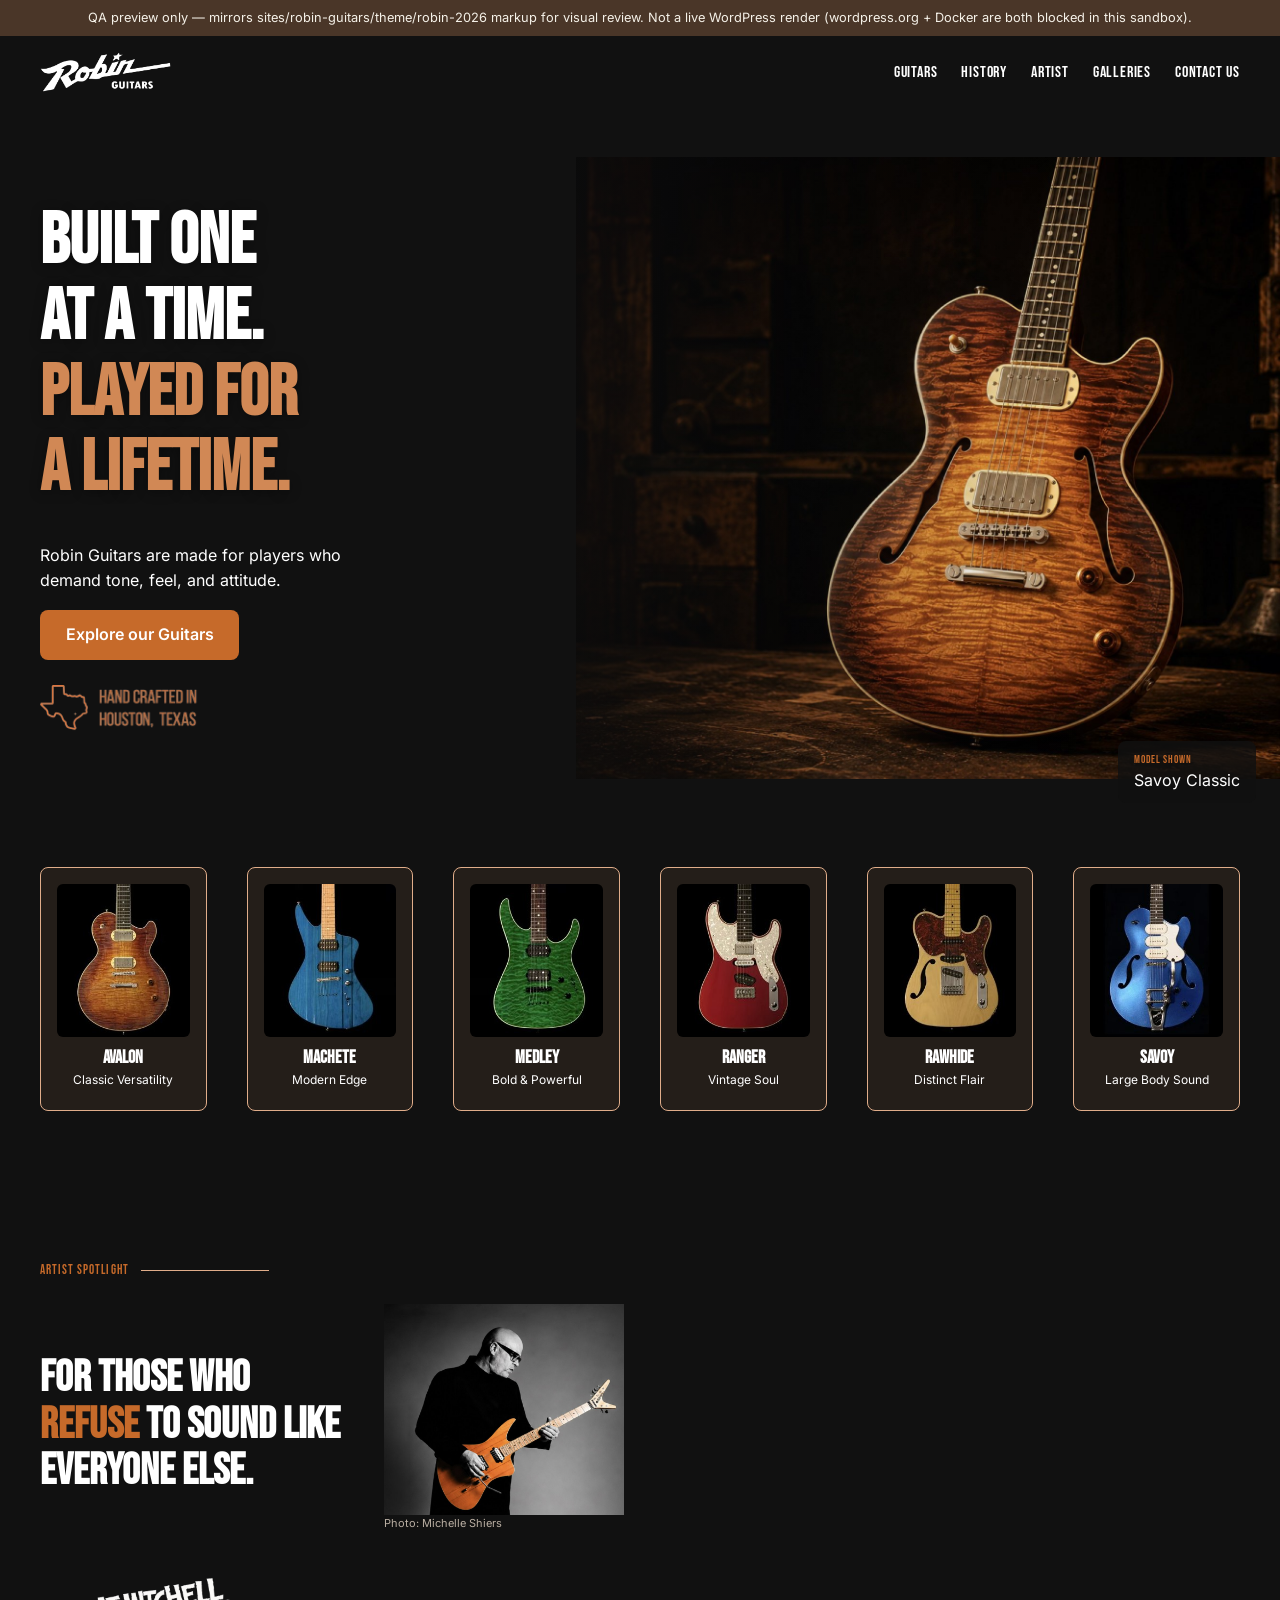
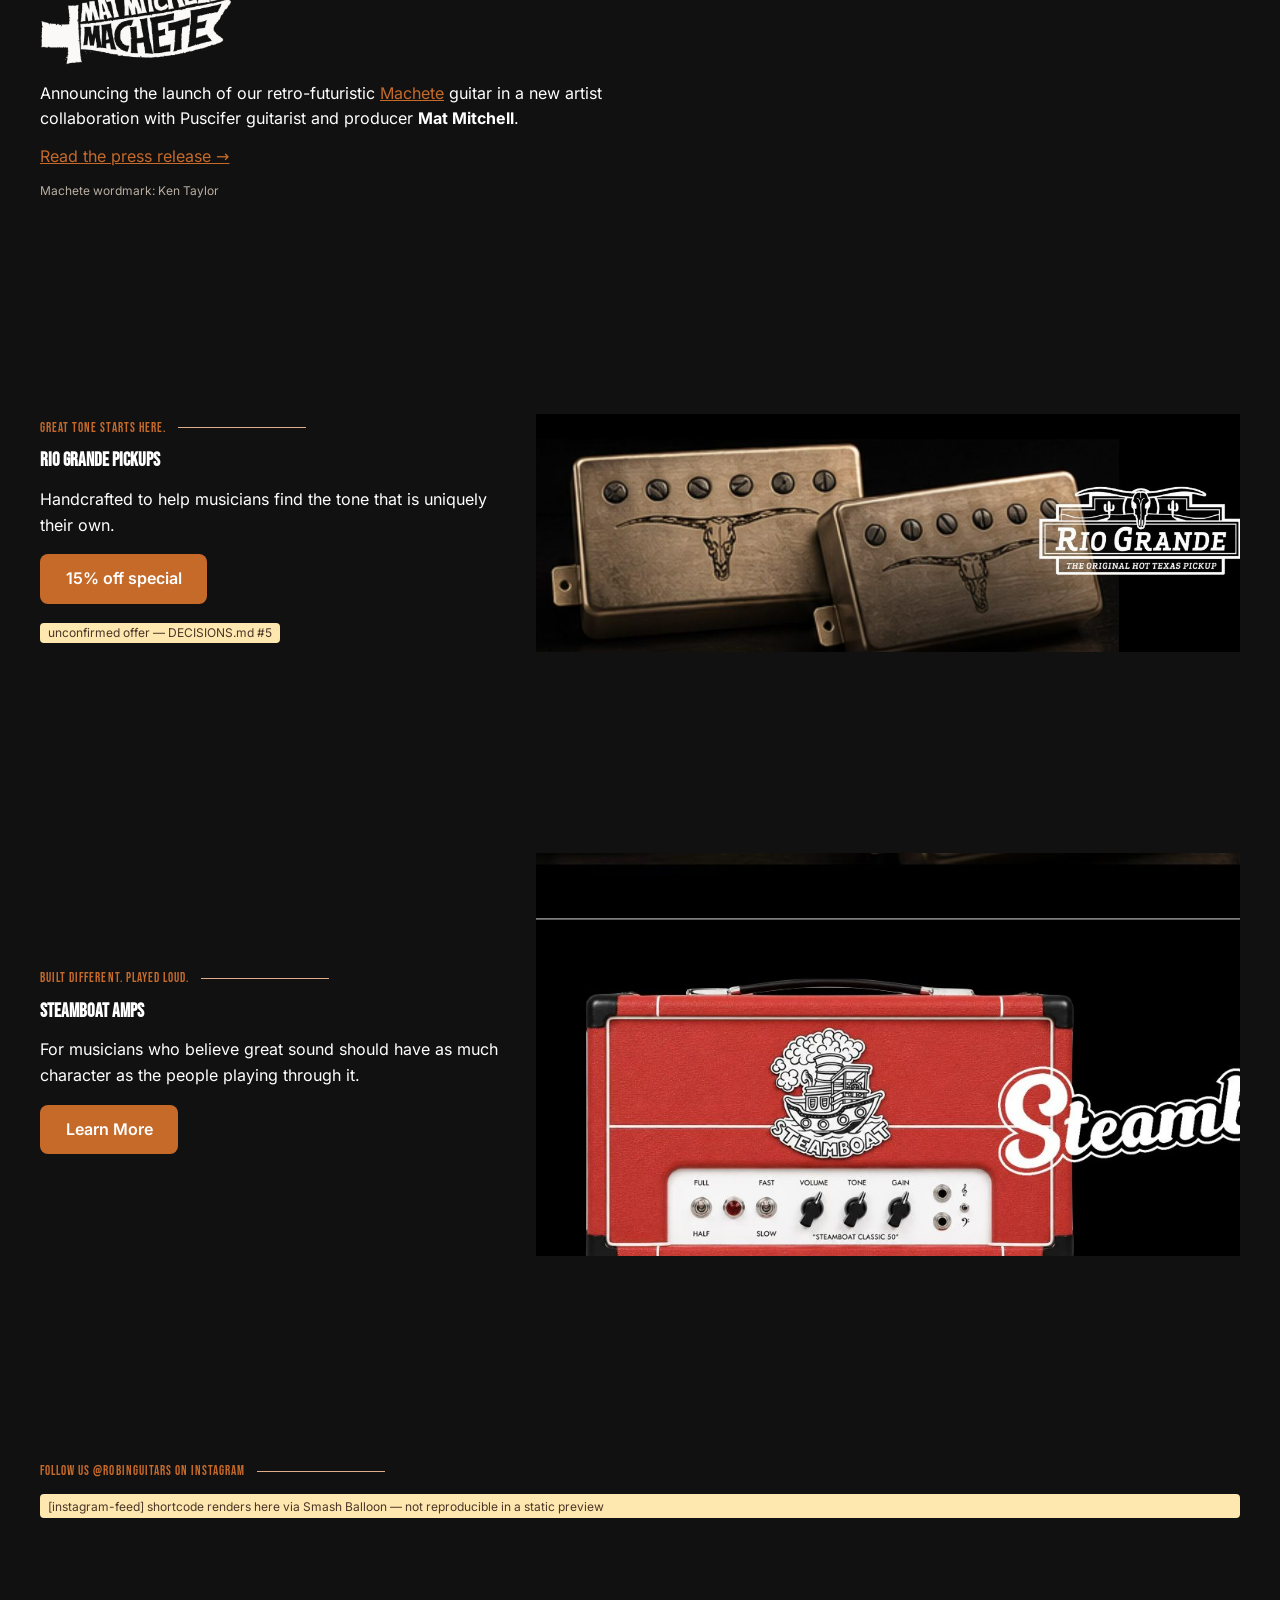
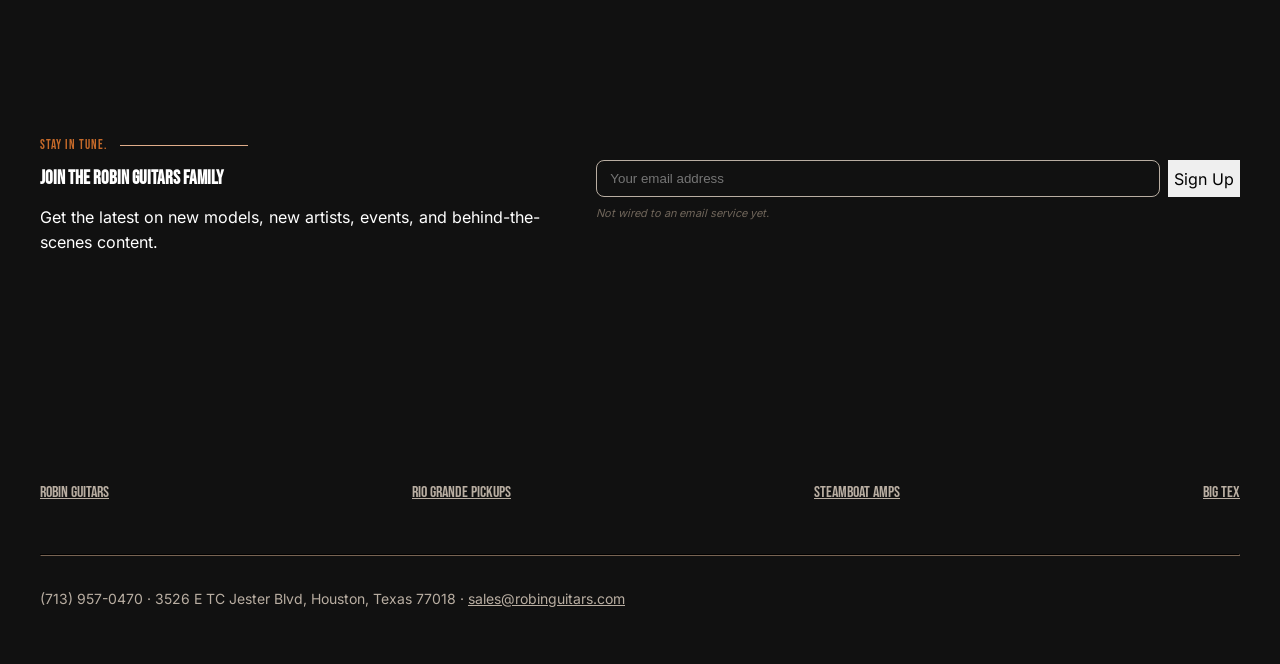
==== sites/robin-guitars/preview/index.html @ fad5fcf7 "feat(robin): wire in real Mat Mitchell photo + Machete logo, tighten spotlight spacing Real assets f" ====
<!doctype html>
<html lang="en">
<head>
<meta charset="utf-8">
<title>QA preview — robin-2026 theme (not the deliverable)</title>
<meta name="robots" content="noindex">
<style>
  /* Hand-written shim for the CSS custom properties WordPress core
     normally generates from theme.json at runtime. Not part of the
     theme — only exists so this static QA page can render the theme's
     own style.css without a live WP instance (blocked in this sandbox:
     wordpress.org and Docker are both unreachable here). */
  @font-face {
    font-family: "Bebas Neue";
    font-style: normal;
    font-weight: 400;
    font-display: swap;
    src: url("../theme/robin-2026/assets/fonts/bebas-neue-v16-latin-regular.woff2") format("woff2");
  }
  @font-face {
    font-family: "Inter";
    font-style: normal;
    font-weight: 100 900;
    font-display: swap;
    src: url("../theme/robin-2026/assets/fonts/inter-v20-latin-variable.woff2") format("woff2-variations");
  }
  :root {
    --wp--preset--color--ink: #111111;
    --wp--preset--color--ink-soft: #241e19;
    --wp--preset--color--cream: #f5f1e8;
    --wp--preset--color--paper: #ffffff;
    --wp--preset--color--accent: #c66a2a;
    --wp--preset--color--accent-hover: #a25722;
    --wp--preset--color--accent-soft: #e0ad8a;
    --wp--preset--color--copper: #c4421a;
    --wp--preset--color--walnut: #4a3628;
    --wp--preset--color--brass: #9c7a41;
    --wp--preset--color--text-on-light: #231d17;
    --wp--preset--color--text-muted-dark: #b9aea2;
    --wp--preset--color--text-muted-light: #6f655a;
    --wp--preset--font-family--display: "Bebas Neue", "Arial Narrow", sans-serif;
    --wp--preset--font-family--body: "Inter", system-ui, sans-serif;
    --wp--preset--font-size--eyebrow: 0.8125rem;
    --wp--preset--font-size--body: 1rem;
    --wp--preset--font-size--h3: 1.375rem;
    --wp--preset--font-size--h2: clamp(1.75rem, 3.5vw, 2.5rem);
    --wp--preset--font-size--hero: clamp(2.5rem, 6vw, 4.5rem);
    --wp--preset--spacing--gutter: clamp(1rem, 4vw, 2.5rem);
    --wp--preset--spacing--band: clamp(3rem, 8vw, 6rem);
    --wp--custom--radius-btn: 8px;
    --wp--custom--measure: 34rem;
    --wp--custom--track-eyebrow: 0.08em;
    --wp--custom--lh-tight: 1.05;
    --wp--custom--lh-body: 1.6;
  }
  * { box-sizing: border-box; }
  body { margin: 0; background: var(--wp--preset--color--cream); color: var(--wp--preset--color--text-on-light); font-family: var(--wp--preset--font-family--body); line-height: var(--wp--custom--lh-body); }
  h1, h2, h3 { font-family: var(--wp--preset--font-family--display); text-transform: uppercase; line-height: var(--wp--custom--lh-tight); margin: 0 0 0.5em; }
  a { color: var(--wp--preset--color--accent); }
  .wrap { max-width: 90rem; margin: 0 auto; padding: 0 var(--wp--preset--spacing--gutter); }
  .band-pad { padding-top: var(--wp--preset--spacing--band); padding-bottom: var(--wp--preset--spacing--band); }
  header.site-header { background: var(--wp--preset--color--ink); color: var(--wp--preset--color--paper); padding: 1rem var(--wp--preset--spacing--gutter); display: flex; justify-content: space-between; align-items: center; flex-wrap: wrap; gap: 1rem; }
  header.site-header .site-title { font-family: var(--wp--preset--font-family--display); text-transform: uppercase; font-size: 1.75rem; }
  .rg-logo { display: block; line-height: 0; }
  .rg-logo img { height: 2.5rem; width: auto; display: block; }
  header.site-header nav { display: flex; gap: 1.5rem; text-transform: uppercase; font-size: 1rem; letter-spacing: 0.05em; font-family: var(--wp--preset--font-family--display); }
  header.site-header nav a { color: var(--wp--preset--color--paper); text-decoration: none; }
  .wp-block-buttons .wp-block-button__link { display: inline-block; background: var(--wp--preset--color--accent); color: var(--wp--preset--color--paper); border-radius: var(--wp--custom--radius-btn); padding: 0.75em 1.6em; text-decoration: none; font-weight: 600; }
  .cols { display: flex; gap: 2rem; flex-wrap: wrap; align-items: center; }
  .cols > div { flex: 1 1 20rem; }
  .qa-flag { background: #ffe8b0; color: #4a3628; font-size: 0.75rem; padding: 0.15rem 0.5rem; border-radius: 4px; font-family: var(--wp--preset--font-family--body); text-transform: none; letter-spacing: normal; }
</style>
</head>
<body>

<p style="background:#4a3628;color:#f5f1e8;text-align:center;padding:0.5rem;font-size:0.8rem;margin:0">QA preview only — mirrors sites/robin-guitars/theme/robin-2026 markup for visual review. Not a live WordPress render (wordpress.org + Docker are both blocked in this sandbox).</p>

<link rel="stylesheet" href="../theme/robin-2026/style.css">

<header class="site-header">
  <a href="/" class="rg-logo" aria-label="Robin Guitars home"><img src="../theme/robin-2026/assets/img/robin-logo.png" alt="Robin Guitars"></a>
  <nav>
    <a href="/guitars/">Guitars</a>
    <a href="/history/">History</a>
    <a href="/artist/">Artist</a>
    <a href="/guitar-gallery/">Galleries</a>
    <a href="/contact/">Contact Us</a>
  </nav>
</header>

<section class="rg-hero" style="background-image:url(../theme/robin-2026/assets/img/hero-avalon-placeholder.jpg)">
  <div class="rg-hero__scrim"></div>
  <div class="rg-hero__content band-pad" style="padding-left:var(--wp--preset--spacing--gutter);padding-right:var(--wp--preset--spacing--gutter)">
    <h1>Built one<br>at a time.<br><span style="color:color-mix(in srgb, var(--wp--preset--color--accent) 80%, white)">Played for<br>a lifetime.</span></h1>
    <p class="rg-intro">Robin Guitars are made for players who<br>demand tone, feel, and attitude.</p>
    <div class="wp-block-buttons"><a class="wp-block-button__link" href="/guitars/">Explore our Guitars</a></div>
    <figure class="rg-texas-lockup-img" style="width:11rem">
      <img src="../theme/robin-2026/assets/img/hand-crafted-tx.png" alt="Hand Crafted in Houston, Texas">
    </figure>
  </div>
  <div class="rg-model-chip"><span class="rg-model-chip__label">Model Shown</span>Savoy Classic</div>
</section>

<nav class="rg-model-grid" aria-label="Robin Guitars models">
  <a class="rg-model-card" href="/avalon/"><img src="../theme/robin-2026/assets/img/model-avalon-placeholder.jpg" alt="Avalon"><h3>Avalon</h3><p>Classic Versatility</p></a>
  <a class="rg-model-card" href="/machete/"><img src="../theme/robin-2026/assets/img/model-machete-placeholder.jpg" alt="Machete"><h3>Machete</h3><p>Modern Edge</p></a>
  <a class="rg-model-card" href="/medley/"><img src="../theme/robin-2026/assets/img/model-medley-placeholder.jpg" alt="Medley"><h3>Medley</h3><p>Bold &amp; Powerful</p></a>
  <a class="rg-model-card" href="/ranger/"><img src="../theme/robin-2026/assets/img/model-ranger-placeholder.jpg" alt="Ranger"><h3>Ranger</h3><p>Vintage Soul</p></a>
  <a class="rg-model-card" href="/rawhide/"><img src="../theme/robin-2026/assets/img/model-rawhide-placeholder.jpg" alt="Rawhide"><h3>Rawhide</h3><p>Distinct Flair</p></a>
  <a class="rg-model-card" href="/savoy/"><img src="../theme/robin-2026/assets/img/model-savoy-placeholder.jpg" alt="Savoy"><h3>Savoy</h3><p>Large Body Sound</p></a>
</nav>

<section class="rg-band rg-band--dark rg-spotlight-section">
  <div class="wrap">
    <p class="rg-eyebrow-rule">Artist Spotlight</p>
    <div class="cols rg-spotlight">
      <div class="rg-spotlight__headline" style="flex-basis:26%;flex-grow:0;flex-shrink:0"><h2>For those who <span style="color:var(--wp--preset--color--accent)">refuse</span> to sound like everyone else.</h2></div>
      <div style="flex-basis:20%;flex-grow:0;flex-shrink:0"><img src="../theme/robin-2026/assets/img/artist-mat-mitchell.jpg" alt="Mat Mitchell" style="width:100%;display:block"><p style="font-size:0.6875rem;color:var(--wp--preset--color--text-muted-dark)">Photo: Michelle Shiers</p></div>
      <div style="flex-basis:50%;flex-grow:0;flex-shrink:0">
        <div class="rg-spotlight__logo"><img src="../theme/robin-2026/assets/img/mat-mitchell-machete-logo.png" alt="Mat Mitchell Machete"></div>
        <p>Announcing the launch of our retro-futuristic <a href="/machete/">Machete</a> guitar in a new artist collaboration with Puscifer guitarist and producer <strong>Mat Mitchell</strong>.</p>
        <p><a href="https://guitarpr.com/robin-guitars-launches-mat-mitchell-signature-machete/">Read the press release &rarr;</a></p>
        <p style="font-size:0.75rem;color:var(--wp--preset--color--text-muted-dark)">Machete wordmark: Ken Taylor</p>
      </div>
    </div>
  </div>
</section>

<section class="rg-band rg-band--dark">
  <div class="wrap cols">
    <div style="flex-basis:38%">
      <p class="rg-eyebrow-rule">Great Tone Starts Here.</p>
      <h3>Rio Grande Pickups</h3>
      <p>Handcrafted to help musicians find the tone that is uniquely their own.</p>
      <div class="wp-block-buttons"><a class="wp-block-button__link" href="https://www.riograndepickups.com/">15% off special</a></div>
      <p><span class="qa-flag">unconfirmed offer — DECISIONS.md #5</span></p>
    </div>
    <div style="flex-basis:58%"><img src="../theme/robin-2026/assets/img/cross-promo-riogrande-placeholder.jpg" alt="Rio Grande pickups" style="width:100%;display:block"></div>
  </div>
</section>

<section class="rg-band rg-band--dark">
  <div class="wrap cols">
    <div style="flex-basis:38%">
      <p class="rg-eyebrow-rule">Built Different. Played Loud.</p>
      <h3>Steamboat Amps</h3>
      <p>For musicians who believe great sound should have as much character as the people playing through it.</p>
      <div class="wp-block-buttons"><a class="wp-block-button__link" href="https://www.steamboatamps.com/">Learn More</a></div>
    </div>
    <div style="flex-basis:58%"><img src="../theme/robin-2026/assets/img/cross-promo-steamboat-placeholder.jpg" alt="Steamboat amp" style="width:100%;display:block"></div>
  </div>
</section>

<section class="rg-band rg-band--dark">
  <div class="wrap">
    <p class="rg-eyebrow-rule">Follow us @robinguitars on Instagram</p>
    <p class="qa-flag">[instagram-feed] shortcode renders here via Smash Balloon — not reproducible in a static preview</p>
  </div>
</section>

<section class="rg-band rg-band--dark">
  <div class="wrap cols">
    <div style="flex-basis:42%">
      <p class="rg-eyebrow-rule">Stay in Tune.</p>
      <h3>Join the Robin Guitars family</h3>
      <p>Get the latest on new models, new artists, events, and behind-the-scenes content.</p>
    </div>
    <div style="flex-basis:52%">
      <form style="display:flex;gap:0.5rem;flex-wrap:wrap">
        <input type="email" placeholder="Your email address" style="flex:1 1 16rem;padding:0.75em 1em;border-radius:8px;border:1px solid var(--wp--preset--color--text-muted-dark);background:transparent;color:inherit">
        <button class="wp-block-button__link" style="border:none;font-family:inherit;font-size:1rem;cursor:pointer">Sign Up</button>
      </form>
      <p class="rg-placeholder-flag">Not wired to an email service yet.</p>
    </div>
  </div>
</section>

<footer style="background:var(--wp--preset--color--ink);color:var(--wp--preset--color--text-muted-dark);padding:var(--wp--preset--spacing--band) var(--wp--preset--spacing--gutter) var(--wp--preset--spacing--gutter)">
  <div class="cols" style="justify-content:space-between">
    <p style="font-family:var(--wp--preset--font-family--display);text-transform:uppercase"><a href="https://www.robinguitars.com/" style="color:inherit">Robin Guitars</a></p>
    <p style="font-family:var(--wp--preset--font-family--display);text-transform:uppercase"><a href="https://www.riograndepickups.com/" style="color:inherit">Rio Grande Pickups</a></p>
    <p style="font-family:var(--wp--preset--font-family--display);text-transform:uppercase"><a href="https://www.steamboatamps.com/" style="color:inherit">Steamboat Amps</a></p>
    <p style="font-family:var(--wp--preset--font-family--display);text-transform:uppercase"><a href="https://www.bigtexguitar.com/" style="color:inherit">Big Tex</a></p>
  </div>
  <hr style="border-color:var(--wp--preset--color--ink-soft);margin:2rem 0">
  <p style="font-size:0.875rem">(713) 957-0470 &middot; 3526 E TC Jester Blvd, Houston, Texas 77018 &middot; <a href="mailto:sales@robinguitars.com" style="color:inherit">sales@robinguitars.com</a></p>
</footer>

</body>
</html>
---- sites/robin-guitars/theme/robin-2026/style.css ----
/*
Theme Name: Robin 2026
Theme URI: https://www.robinguitars.com/
Author: Electric Music Company
Description: Block theme rebuild for robinguitars.com. Design tokens sourced from design-system/tokens.css. Built one at a time. Played for a lifetime.
Requires at least: 6.5
Requires PHP: 7.4
Version: 0.1.0
License: GNU General Public License v2 or later
License URI: https://www.gnu.org/licenses/gpl-2.0.html
Text Domain: robin-2026
*/

/* Block-specific styles that don't fit theme.json presets live here. */

.rg-nav {
  font-family: var(--wp--preset--font-family--display);
}

.rg-logo {
  display: block;
  line-height: 0;
}
.rg-logo img {
  height: 2.5rem;
  width: auto;
  display: block;
}

.rg-texas-lockup {
  display: flex;
  align-items: center;
  gap: 0.75rem;
  color: var(--wp--preset--color--accent);
  font-family: var(--wp--preset--font-family--display);
  font-size: var(--wp--preset--font-size--eyebrow);
  letter-spacing: var(--wp--custom--track-eyebrow);
  text-transform: uppercase;
  line-height: 1.3;
}
.rg-texas-lockup svg {
  width: 2.5rem;
  height: auto;
  fill: none;
  stroke: currentColor;
  stroke-width: 3;
}

.rg-texas-lockup-img {
  margin: 0;
}
.rg-texas-lockup-img img {
  display: block;
  width: 100%;
  height: auto;
}

.rg-model-chip {
  position: absolute;
  right: 1.5rem;
  bottom: 1.5rem;
  background: color-mix(in srgb, var(--wp--preset--color--ink) 82%, transparent);
  color: var(--wp--preset--color--paper);
  padding: 0.6rem 1rem;
  border-radius: var(--wp--custom--radius-btn);
}
.rg-model-chip__label {
  display: block;
  color: var(--wp--preset--color--accent);
  font-size: 0.6875rem;
  letter-spacing: var(--wp--custom--track-eyebrow);
  text-transform: uppercase;
  font-family: var(--wp--preset--font-family--display);
}

.rg-eyebrow-rule {
  display: flex;
  align-items: center;
  gap: 0.75rem;
  color: var(--wp--preset--color--accent);
  font-family: var(--wp--preset--font-family--display);
  font-size: var(--wp--preset--font-size--eyebrow);
  letter-spacing: var(--wp--custom--track-eyebrow);
  text-transform: uppercase;
}
.rg-eyebrow-rule::after {
  content: "";
  flex: 0 0 auto;
  width: 8rem;
  height: 1px;
  background: var(--wp--preset--color--accent-soft);
}

.rg-hero {
  position: relative;
  /* Both values track the hero photo's own aspect ratio (1464x1294) so
     the image fills consistently instead of shrinking to a sliver on
     wide viewports: width scales with vw up to a px cap, height derives
     from the same rate (55vw * 1294/1464 ≈ 48.6vw) so it always meets
     the box with no letterboxing or vertical crop mismatch. */
  min-height: clamp(26rem, 48.6vw, 53rem);
  background-color: var(--wp--preset--color--ink);
  background-size: min(55vw, 60rem) auto;
  background-position: right center;
  background-repeat: no-repeat;
  color: var(--wp--preset--color--paper);
  display: flex;
  align-items: center;
  overflow: hidden;
}
.rg-hero__scrim {
  position: absolute;
  inset: 0;
  background: linear-gradient(
    90deg,
    var(--wp--preset--color--ink) 0%,
    color-mix(in srgb, var(--wp--preset--color--ink) 78%, transparent) 38%,
    color-mix(in srgb, var(--wp--preset--color--ink) 25%, transparent) 62%,
    transparent 85%
  );
}
.rg-hero__content {
  position: relative;
  z-index: 1;
  width: 100%;
}
.rg-hero h1 {
  color: var(--wp--preset--color--paper);
  font-size: var(--wp--preset--font-size--hero);
  margin: 0 0 0.5em;
  text-shadow: 0 2px 12px rgba(0, 0, 0, 0.35);
}
.rg-hero h1 .is-accent {
  color: #ed702d;
}
.rg-hero p.rg-intro {
  max-width: var(--wp--custom--measure);
  color: var(--wp--preset--color--paper);
}
.rg-hero .rg-texas-lockup-img {
  margin-top: 1.5rem;
}
.rg-hero .rg-model-chip {
  z-index: 1;
}
@media (max-width: 600px) {
  .rg-hero {
    min-height: 0;
    background-size: cover;
    background-position: right top;
  }
  .rg-hero__scrim {
    background: linear-gradient(
      180deg,
      var(--wp--preset--color--ink) 0%,
      var(--wp--preset--color--ink) 38%,
      color-mix(in srgb, var(--wp--preset--color--ink) 55%, transparent) 62%,
      color-mix(in srgb, var(--wp--preset--color--ink) 20%, transparent) 100%
    );
  }
}

.rg-model-grid {
  display: grid;
  grid-template-columns: repeat(6, 1fr);
  gap: var(--wp--preset--spacing--gutter, 1.5rem);
  background: var(--wp--preset--color--ink);
  padding: var(--wp--preset--spacing--gutter, 1.5rem);
}
.rg-model-card {
  background: var(--wp--preset--color--ink-soft);
  border: 1px solid var(--wp--preset--color--accent-soft);
  border-radius: var(--wp--custom--radius-btn);
  color: var(--wp--preset--color--paper);
  text-decoration: none;
  display: block;
  padding: 1rem 1rem 1.25rem;
  text-align: center;
  transition: border-color 180ms ease, transform 180ms ease;
}
.rg-model-card:hover, .rg-model-card:focus-visible {
  border-color: var(--wp--preset--color--accent);
  transform: translateY(-2px);
}
.rg-model-card img {
  width: 100%;
  height: auto;
  display: block;
  border-radius: calc(var(--wp--custom--radius-btn) - 2px);
}
.rg-model-card h3 {
  margin: 0.75rem 0 0.15rem;
  font-size: 1.125rem;
}
.rg-model-card p {
  margin: 0;
  font-size: 0.75rem;
  color: var(--wp--preset--color--paper);
}
@media (max-width: 782px) {
  .rg-model-grid { grid-template-columns: repeat(3, 1fr); }
}
@media (max-width: 480px) {
  .rg-model-grid { grid-template-columns: repeat(2, 1fr); }
}

.rg-spotlight-section {
  padding-top: clamp(2rem, 4vw, 3rem);
  padding-bottom: clamp(2rem, 4vw, 3rem);
}
.rg-spotlight {
  margin-top: 1.5rem;
}
.rg-spotlight__headline h2 {
  font-size: clamp(1.75rem, 2.4vw + 1rem, 2.75rem);
  line-height: 1.05;
  margin: 0;
}
.rg-spotlight .wp-block-image,
.rg-spotlight__logo {
  margin: 0 0 1rem;
}
.rg-spotlight__logo img {
  width: clamp(9rem, 15vw, 13rem);
  height: auto;
  display: block;
}
.rg-spotlight p {
  margin: 0 0 0.75rem;
}
@media (max-width: 782px) {
  .rg-spotlight > * {
    flex-basis: 100% !important;
    flex-grow: 1 !important;
  }
}

.rg-band { padding: var(--wp--custom--spacing--band, var(--wp--preset--spacing--band)) 0; }
.rg-band--dark { background: var(--wp--preset--color--ink); color: var(--wp--preset--color--paper); }
.rg-band--cream { background: var(--wp--preset--color--cream); color: var(--wp--preset--color--text-on-light); }

.rg-placeholder-flag {
  display: inline-block;
  margin-top: 0.5rem;
  font-size: 0.6875rem;
  color: var(--wp--preset--color--text-muted-light);
  font-style: italic;
}
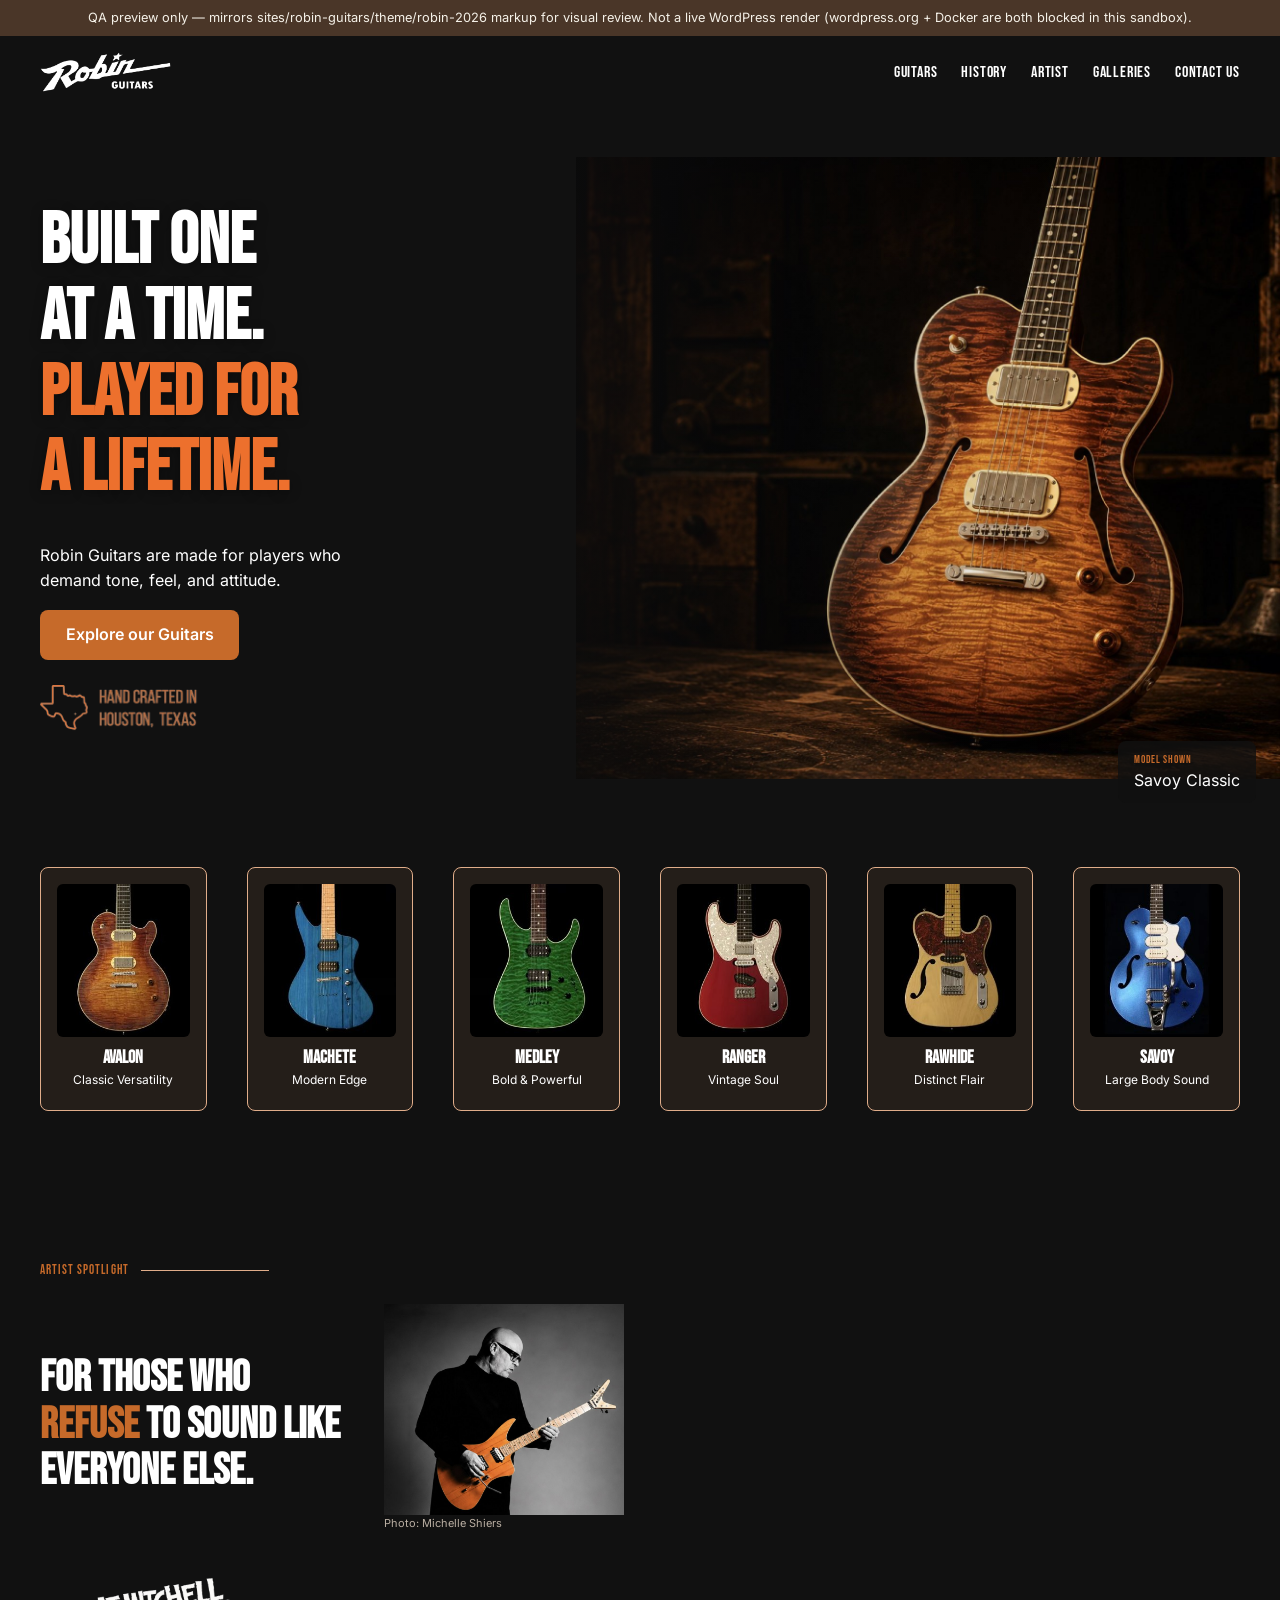
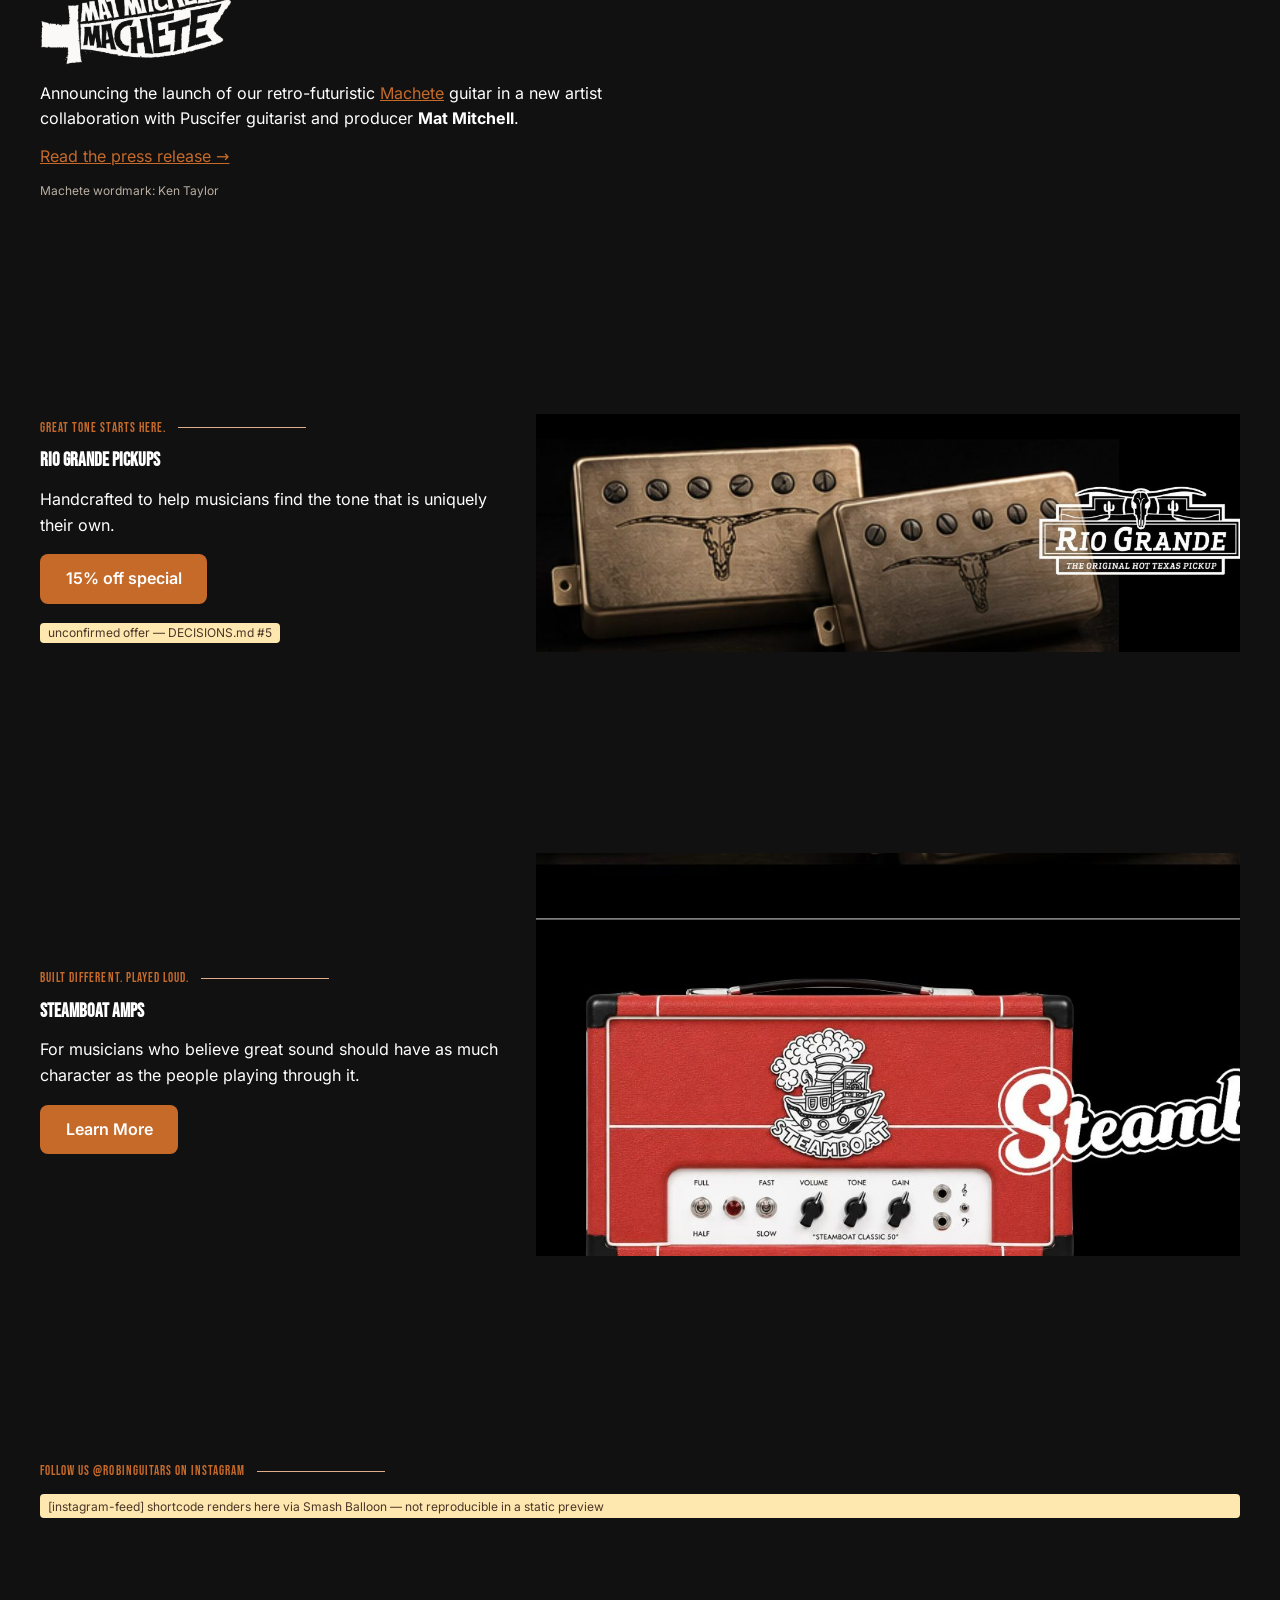
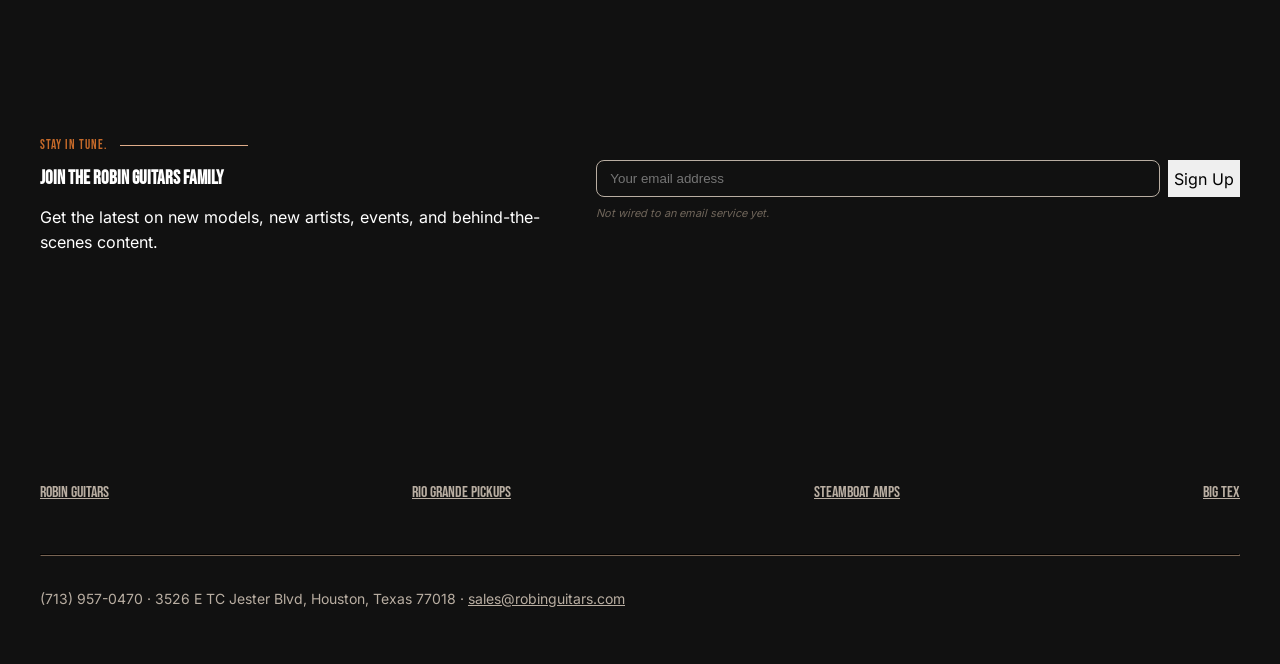
==== commit 3681c060: "fix(robin): real color bug on hero accent span, widen band containers The "Played for a lifetime" sp" ====
--- a/sites/robin-guitars/preview/index.html
+++ b/sites/robin-guitars/preview/index.html
@@ -79,7 +79,7 @@
 
 <header class="site-header">
   <a href="/" class="rg-logo" aria-label="Robin Guitars home"><img src="../theme/robin-2026/assets/img/robin-logo.png" alt="Robin Guitars"></a>
-  <nav>
+  <nav class="rg-nav">
     <a href="/guitars/">Guitars</a>
     <a href="/history/">History</a>
     <a href="/artist/">Artist</a>
@@ -91,7 +91,7 @@
 <section class="rg-hero" style="background-image:url(../theme/robin-2026/assets/img/hero-avalon-placeholder.jpg)">
   <div class="rg-hero__scrim"></div>
   <div class="rg-hero__content band-pad" style="padding-left:var(--wp--preset--spacing--gutter);padding-right:var(--wp--preset--spacing--gutter)">
-    <h1>Built one<br>at a time.<br><span style="color:color-mix(in srgb, var(--wp--preset--color--accent) 80%, white)">Played for<br>a lifetime.</span></h1>
+    <h1>Built one<br>at a time.<br><span class="is-accent">Played for<br>a lifetime.</span></h1>
     <p class="rg-intro">Robin Guitars are made for players who<br>demand tone, feel, and attitude.</p>
     <div class="wp-block-buttons"><a class="wp-block-button__link" href="/guitars/">Explore our Guitars</a></div>
     <figure class="rg-texas-lockup-img" style="width:11rem">
--- a/sites/robin-guitars/theme/robin-2026/style.css
+++ b/sites/robin-guitars/theme/robin-2026/style.css
@@ -15,6 +15,16 @@
 
 .rg-nav {
   font-family: var(--wp--preset--font-family--display);
+}
+.rg-nav a,
+.rg-nav .wp-block-navigation-item__content {
+  transition: color 180ms ease;
+}
+.rg-nav a:hover,
+.rg-nav a:focus-visible,
+.rg-nav .wp-block-navigation-item__content:hover,
+.rg-nav .wp-block-navigation-item__content:focus-visible {
+  color: #ed702d;
 }
 
 .rg-logo {
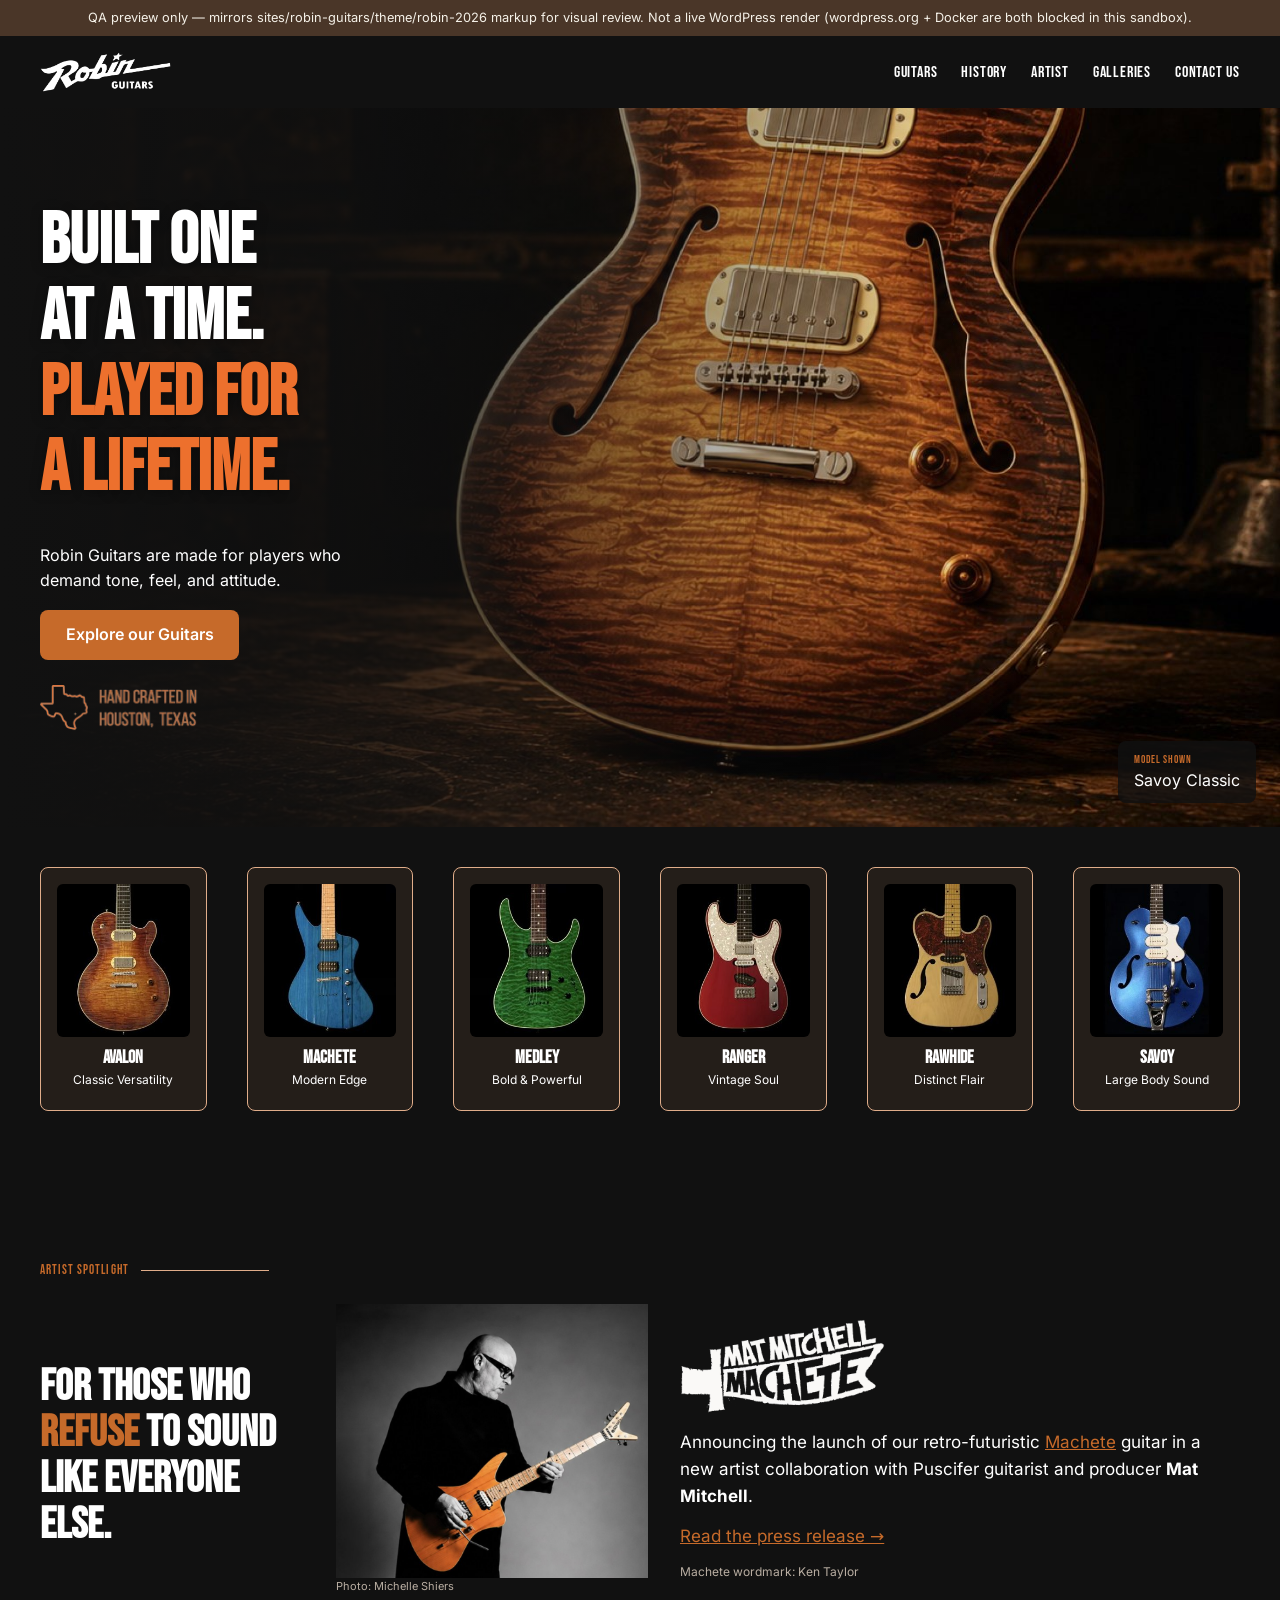
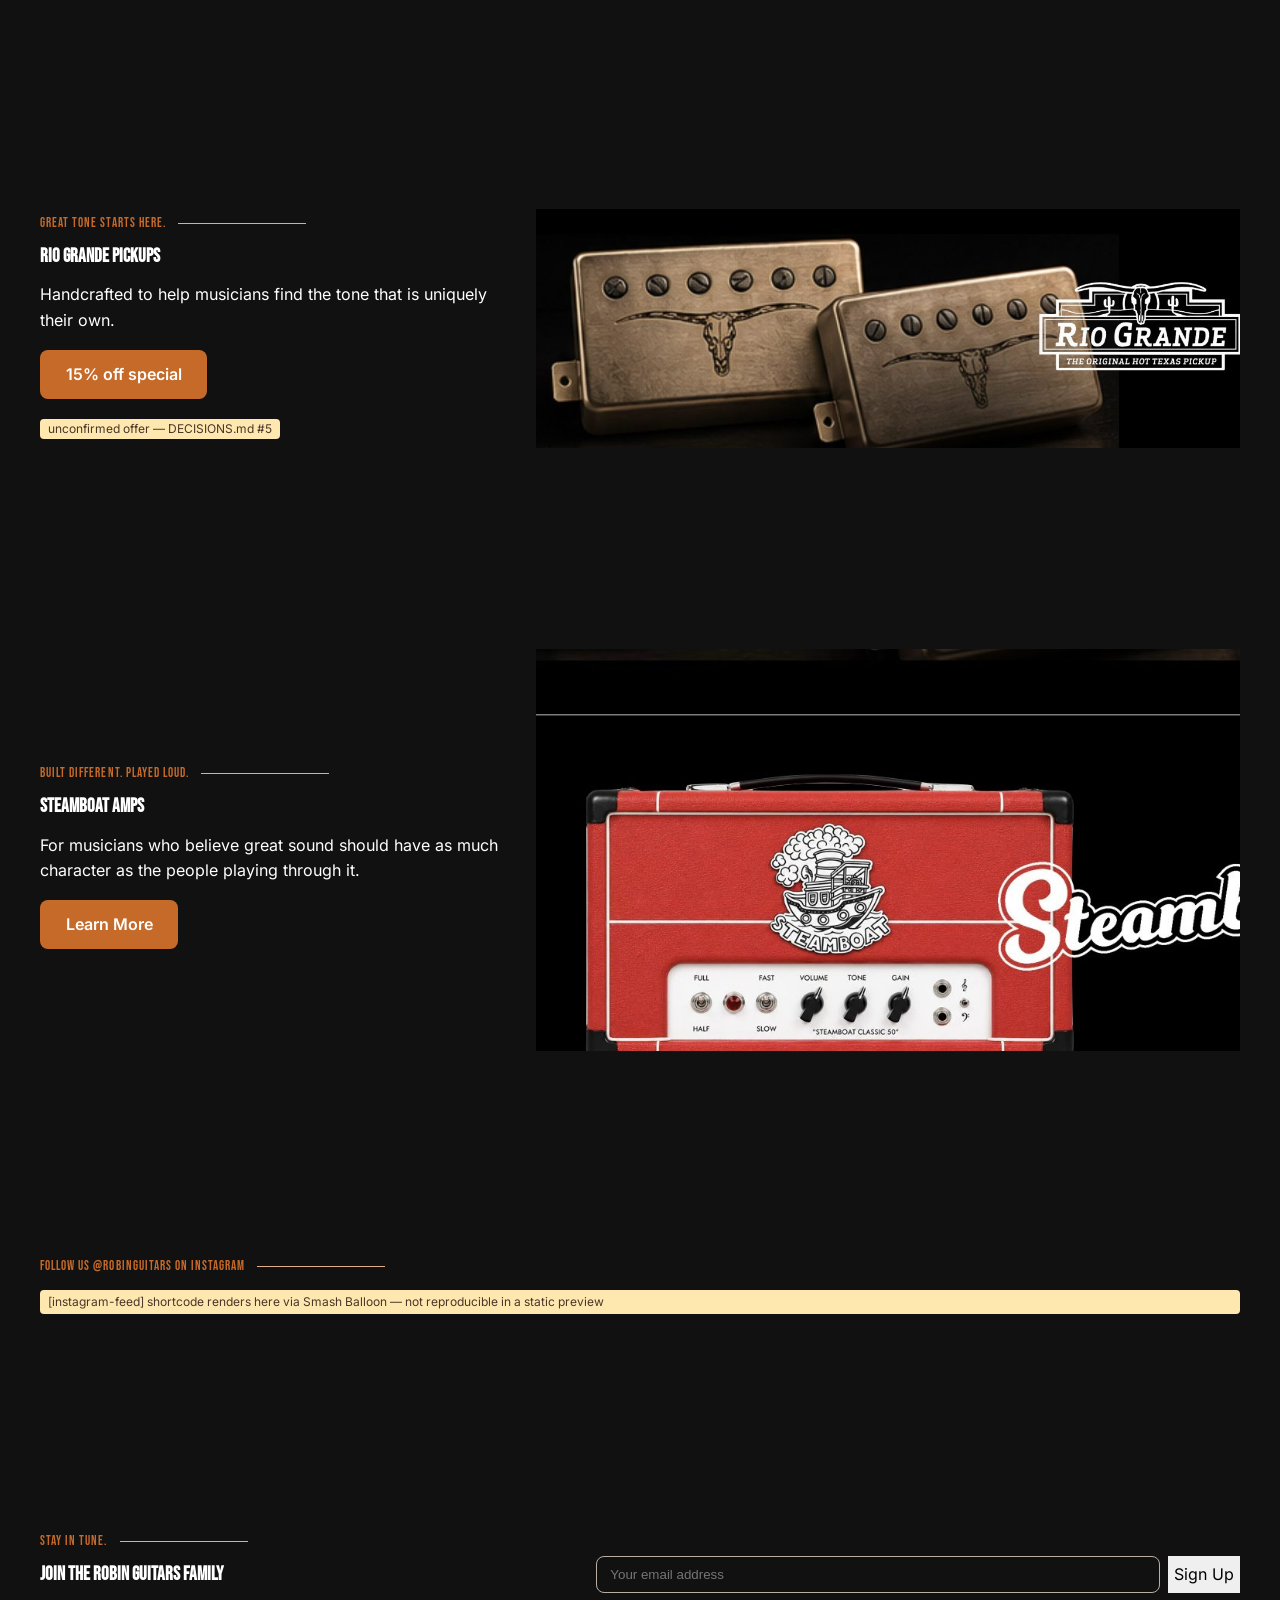
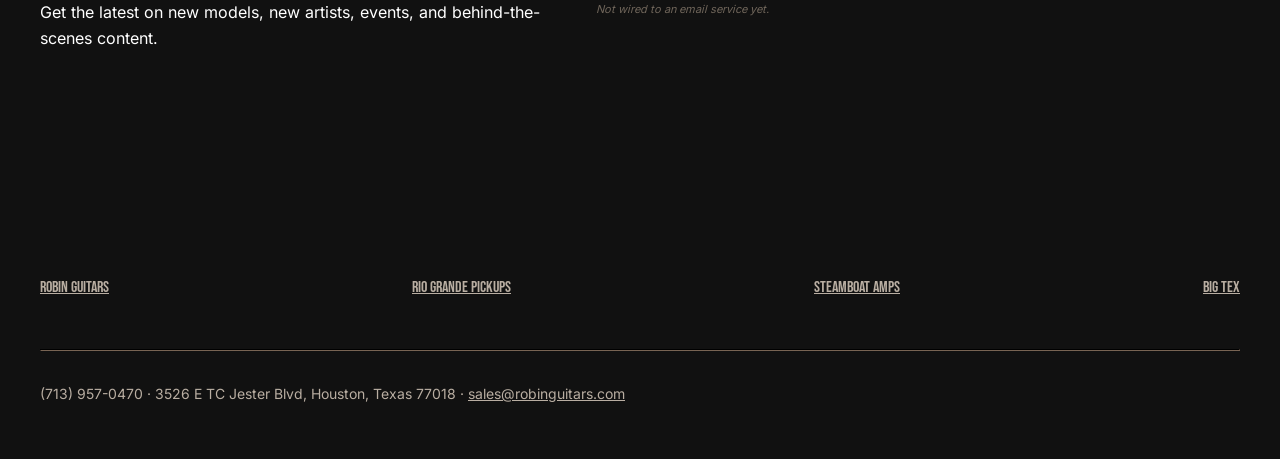
==== commit 5e077b72: "fix(robin): full-bleed hero (owner call), spotlight column-wrap bug, wider bands Per owner direction" ====
--- a/sites/robin-guitars/preview/index.html
+++ b/sites/robin-guitars/preview/index.html
@@ -57,7 +57,7 @@
   body { margin: 0; background: var(--wp--preset--color--cream); color: var(--wp--preset--color--text-on-light); font-family: var(--wp--preset--font-family--body); line-height: var(--wp--custom--lh-body); }
   h1, h2, h3 { font-family: var(--wp--preset--font-family--display); text-transform: uppercase; line-height: var(--wp--custom--lh-tight); margin: 0 0 0.5em; }
   a { color: var(--wp--preset--color--accent); }
-  .wrap { max-width: 90rem; margin: 0 auto; padding: 0 var(--wp--preset--spacing--gutter); }
+  .wrap { max-width: 110rem; margin: 0 auto; padding: 0 var(--wp--preset--spacing--gutter); }
   .band-pad { padding-top: var(--wp--preset--spacing--band); padding-bottom: var(--wp--preset--spacing--band); }
   header.site-header { background: var(--wp--preset--color--ink); color: var(--wp--preset--color--paper); padding: 1rem var(--wp--preset--spacing--gutter); display: flex; justify-content: space-between; align-items: center; flex-wrap: wrap; gap: 1rem; }
   header.site-header .site-title { font-family: var(--wp--preset--font-family--display); text-transform: uppercase; font-size: 1.75rem; }
@@ -114,9 +114,9 @@
   <div class="wrap">
     <p class="rg-eyebrow-rule">Artist Spotlight</p>
     <div class="cols rg-spotlight">
-      <div class="rg-spotlight__headline" style="flex-basis:26%;flex-grow:0;flex-shrink:0"><h2>For those who <span style="color:var(--wp--preset--color--accent)">refuse</span> to sound like everyone else.</h2></div>
-      <div style="flex-basis:20%;flex-grow:0;flex-shrink:0"><img src="../theme/robin-2026/assets/img/artist-mat-mitchell.jpg" alt="Mat Mitchell" style="width:100%;display:block"><p style="font-size:0.6875rem;color:var(--wp--preset--color--text-muted-dark)">Photo: Michelle Shiers</p></div>
-      <div style="flex-basis:50%;flex-grow:0;flex-shrink:0">
+      <div class="rg-spotlight__headline" style="flex-basis:22%;flex-grow:0;flex-shrink:0"><h2>For those who <span style="color:var(--wp--preset--color--accent)">refuse</span> to sound like everyone else.</h2></div>
+      <div style="flex-basis:26%;flex-grow:0;flex-shrink:0"><img src="../theme/robin-2026/assets/img/artist-mat-mitchell.jpg" alt="Mat Mitchell" style="width:100%;display:block"><p style="font-size:0.6875rem;color:var(--wp--preset--color--text-muted-dark)">Photo: Michelle Shiers</p></div>
+      <div class="rg-spotlight__copy-col" style="flex-basis:44%;flex-grow:0;flex-shrink:0">
         <div class="rg-spotlight__logo"><img src="../theme/robin-2026/assets/img/mat-mitchell-machete-logo.png" alt="Mat Mitchell Machete"></div>
         <p>Announcing the launch of our retro-futuristic <a href="/machete/">Machete</a> guitar in a new artist collaboration with Puscifer guitarist and producer <strong>Mat Mitchell</strong>.</p>
         <p><a href="https://guitarpr.com/robin-guitars-launches-mat-mitchell-signature-machete/">Read the press release &rarr;</a></p>
--- a/sites/robin-guitars/theme/robin-2026/style.css
+++ b/sites/robin-guitars/theme/robin-2026/style.css
@@ -103,15 +103,14 @@
 
 .rg-hero {
   position: relative;
-  /* Both values track the hero photo's own aspect ratio (1464x1294) so
-     the image fills consistently instead of shrinking to a sliver on
-     wide viewports: width scales with vw up to a px cap, height derives
-     from the same rate (55vw * 1294/1464 ≈ 48.6vw) so it always meets
-     the box with no letterboxing or vertical crop mismatch. */
-  min-height: clamp(26rem, 48.6vw, 53rem);
+  /* Full-bleed cover, anchored bottom-right (owner call, round 4) — crops
+     as needed per viewport, but always keeps the guitar body/lower bout
+     (bottom-right of the source photo) in frame rather than the empty
+     workshop background at top-left. */
+  min-height: clamp(28rem, 42vw, 44rem);
   background-color: var(--wp--preset--color--ink);
-  background-size: min(55vw, 60rem) auto;
-  background-position: right center;
+  background-size: cover;
+  background-position: right bottom;
   background-repeat: no-repeat;
   color: var(--wp--preset--color--paper);
   display: flex;
@@ -124,9 +123,9 @@
   background: linear-gradient(
     90deg,
     var(--wp--preset--color--ink) 0%,
-    color-mix(in srgb, var(--wp--preset--color--ink) 78%, transparent) 38%,
-    color-mix(in srgb, var(--wp--preset--color--ink) 25%, transparent) 62%,
-    transparent 85%
+    color-mix(in srgb, var(--wp--preset--color--ink) 80%, transparent) 30%,
+    color-mix(in srgb, var(--wp--preset--color--ink) 35%, transparent) 55%,
+    transparent 80%
   );
 }
 .rg-hero__content {
@@ -155,9 +154,9 @@
 }
 @media (max-width: 600px) {
   .rg-hero {
-    min-height: 0;
+    min-height: 22rem;
     background-size: cover;
-    background-position: right top;
+    background-position: right bottom;
   }
   .rg-hero__scrim {
     background: linear-gradient(
@@ -220,6 +219,7 @@
 }
 .rg-spotlight {
   margin-top: 1.5rem;
+  flex-wrap: nowrap;
 }
 .rg-spotlight__headline h2 {
   font-size: clamp(1.75rem, 2.4vw + 1rem, 2.75rem);
@@ -231,14 +231,21 @@
   margin: 0 0 1rem;
 }
 .rg-spotlight__logo img {
-  width: clamp(9rem, 15vw, 13rem);
+  width: clamp(10rem, 16vw, 17rem);
   height: auto;
   display: block;
 }
 .rg-spotlight p {
   margin: 0 0 0.75rem;
 }
+.rg-spotlight__copy-col p {
+  font-size: 1.0625rem;
+  max-width: 34rem;
+}
 @media (max-width: 782px) {
+  .rg-spotlight {
+    flex-wrap: wrap;
+  }
   .rg-spotlight > * {
     flex-basis: 100% !important;
     flex-grow: 1 !important;
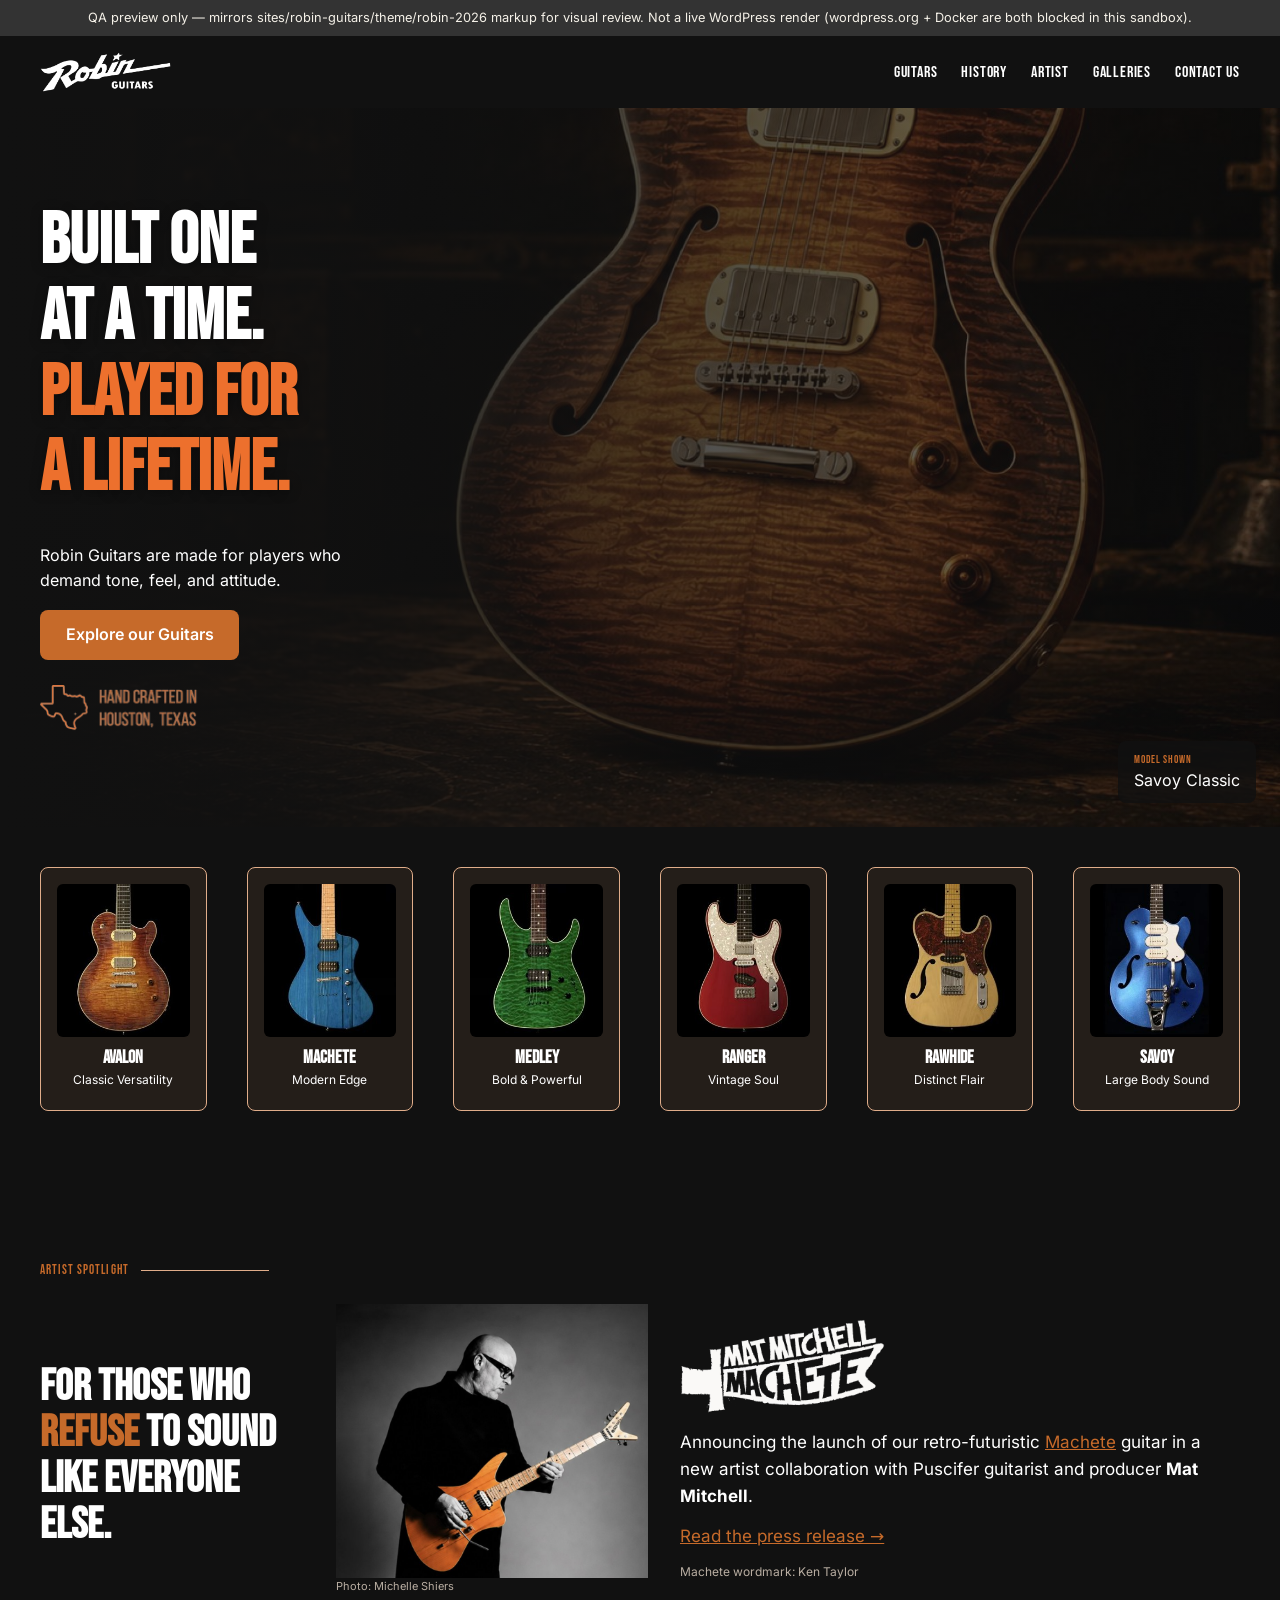
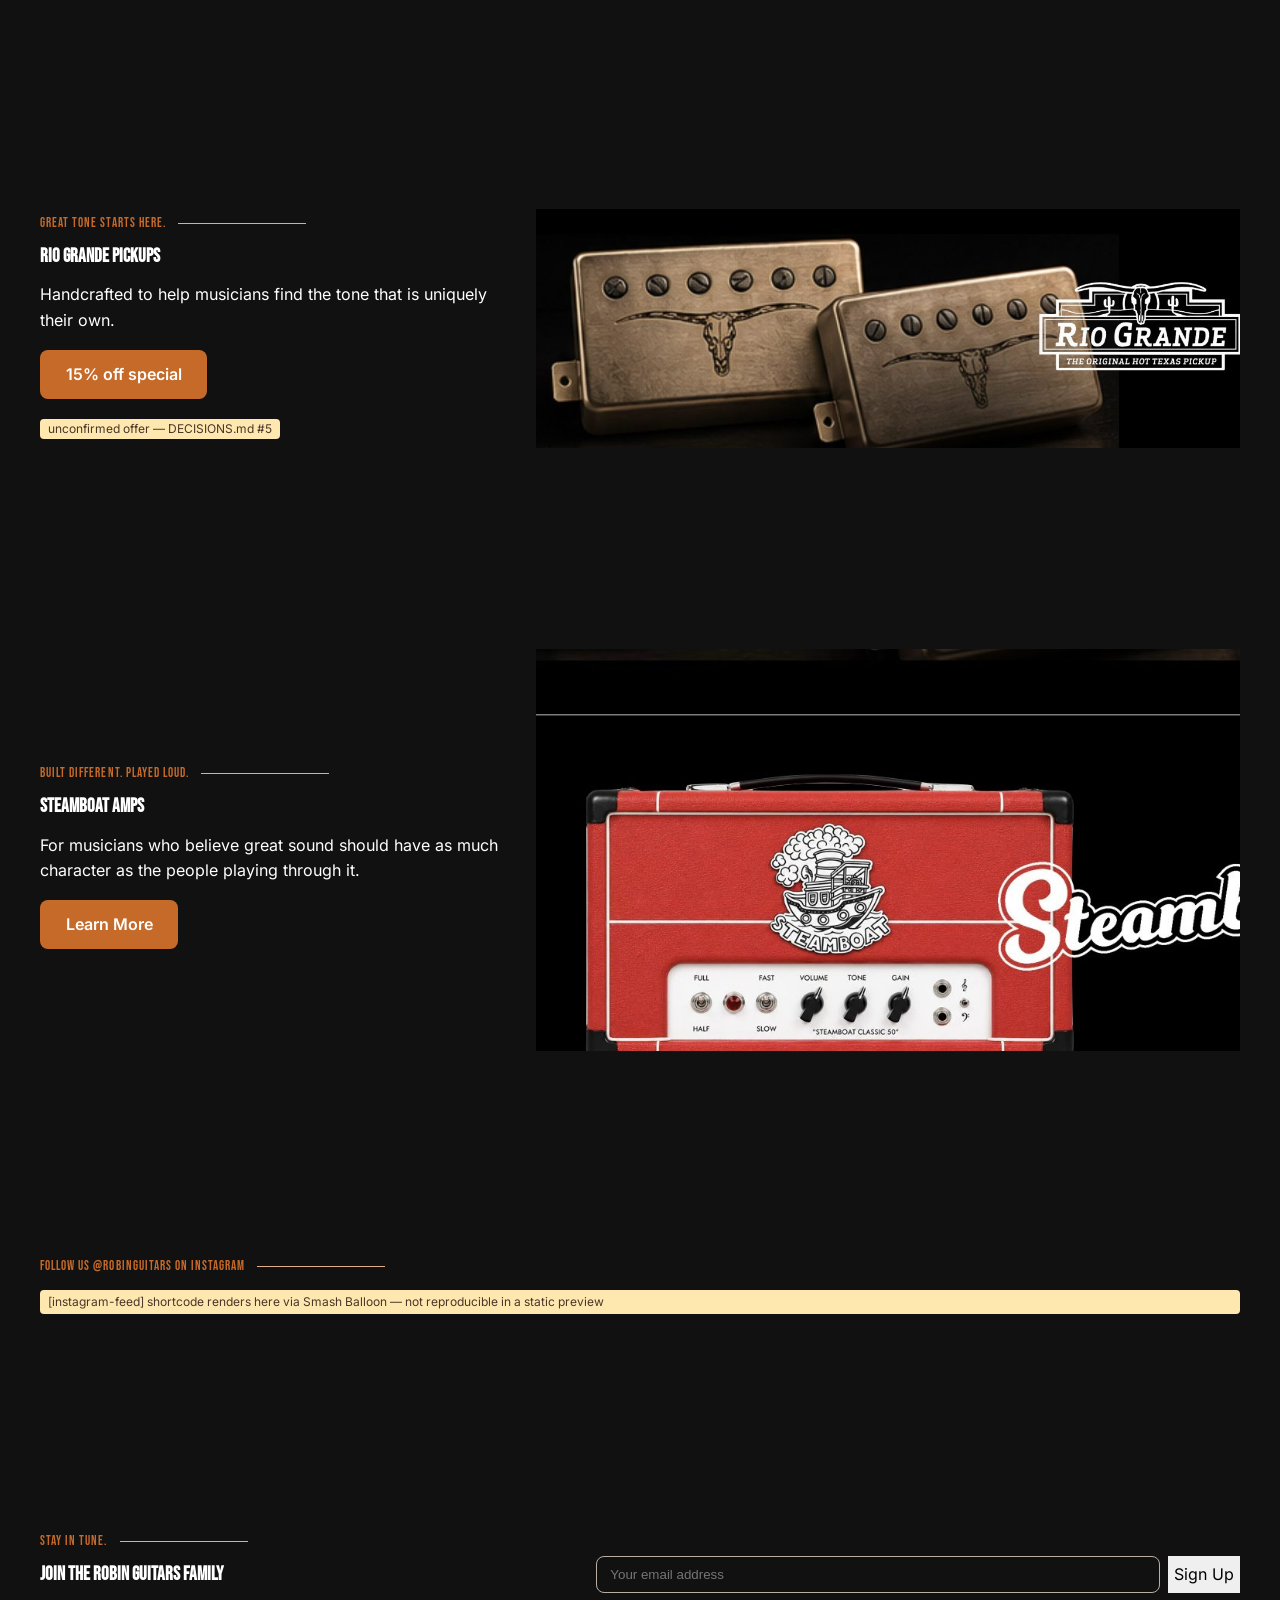
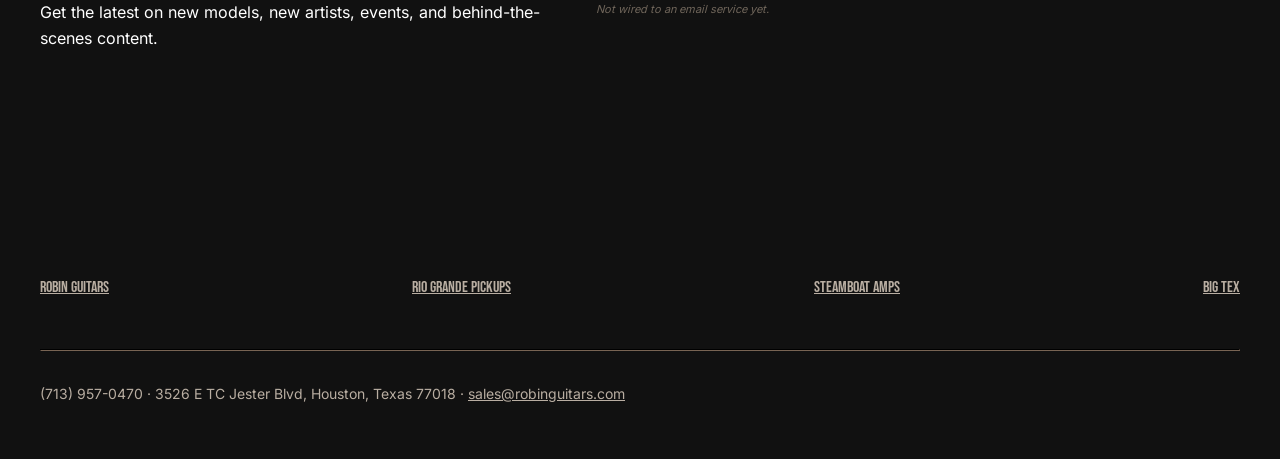
==== commit 6cd4f321: "fix(robin): darken hero scrim so it reads black, not brown Sampled actual rendered pixels: mid-hero " ====
--- a/sites/robin-guitars/preview/index.html
+++ b/sites/robin-guitars/preview/index.html
@@ -73,7 +73,7 @@
 </head>
 <body>
 
-<p style="background:#4a3628;color:#f5f1e8;text-align:center;padding:0.5rem;font-size:0.8rem;margin:0">QA preview only — mirrors sites/robin-guitars/theme/robin-2026 markup for visual review. Not a live WordPress render (wordpress.org + Docker are both blocked in this sandbox).</p>
+<p style="background:#333333;color:#f5f1e8;text-align:center;padding:0.5rem;font-size:0.8rem;margin:0">QA preview only — mirrors sites/robin-guitars/theme/robin-2026 markup for visual review. Not a live WordPress render (wordpress.org + Docker are both blocked in this sandbox).</p>
 
 <link rel="stylesheet" href="../theme/robin-2026/style.css">
 
--- a/sites/robin-guitars/theme/robin-2026/style.css
+++ b/sites/robin-guitars/theme/robin-2026/style.css
@@ -120,13 +120,18 @@
 .rg-hero__scrim {
   position: absolute;
   inset: 0;
-  background: linear-gradient(
-    90deg,
-    var(--wp--preset--color--ink) 0%,
-    color-mix(in srgb, var(--wp--preset--color--ink) 80%, transparent) 30%,
-    color-mix(in srgb, var(--wp--preset--color--ink) 35%, transparent) 55%,
-    transparent 80%
-  );
+  /* A uniform wash (never below ~30% ink, even at the far right/bottom)
+     keeps the whole hero reading black rather than the photo's natural
+     warm brown, on top of the stronger left-to-right gradient that
+     keeps the headline legible. */
+  background:
+    linear-gradient(
+      90deg,
+      var(--wp--preset--color--ink) 0%,
+      color-mix(in srgb, var(--wp--preset--color--ink) 92%, transparent) 25%,
+      color-mix(in srgb, var(--wp--preset--color--ink) 75%, transparent) 50%,
+      color-mix(in srgb, var(--wp--preset--color--ink) 55%, transparent) 100%
+    );
 }
 .rg-hero__content {
   position: relative;
@@ -163,8 +168,8 @@
       180deg,
       var(--wp--preset--color--ink) 0%,
       var(--wp--preset--color--ink) 38%,
-      color-mix(in srgb, var(--wp--preset--color--ink) 55%, transparent) 62%,
-      color-mix(in srgb, var(--wp--preset--color--ink) 20%, transparent) 100%
+      color-mix(in srgb, var(--wp--preset--color--ink) 60%, transparent) 62%,
+      color-mix(in srgb, var(--wp--preset--color--ink) 32%, transparent) 100%
     );
   }
 }
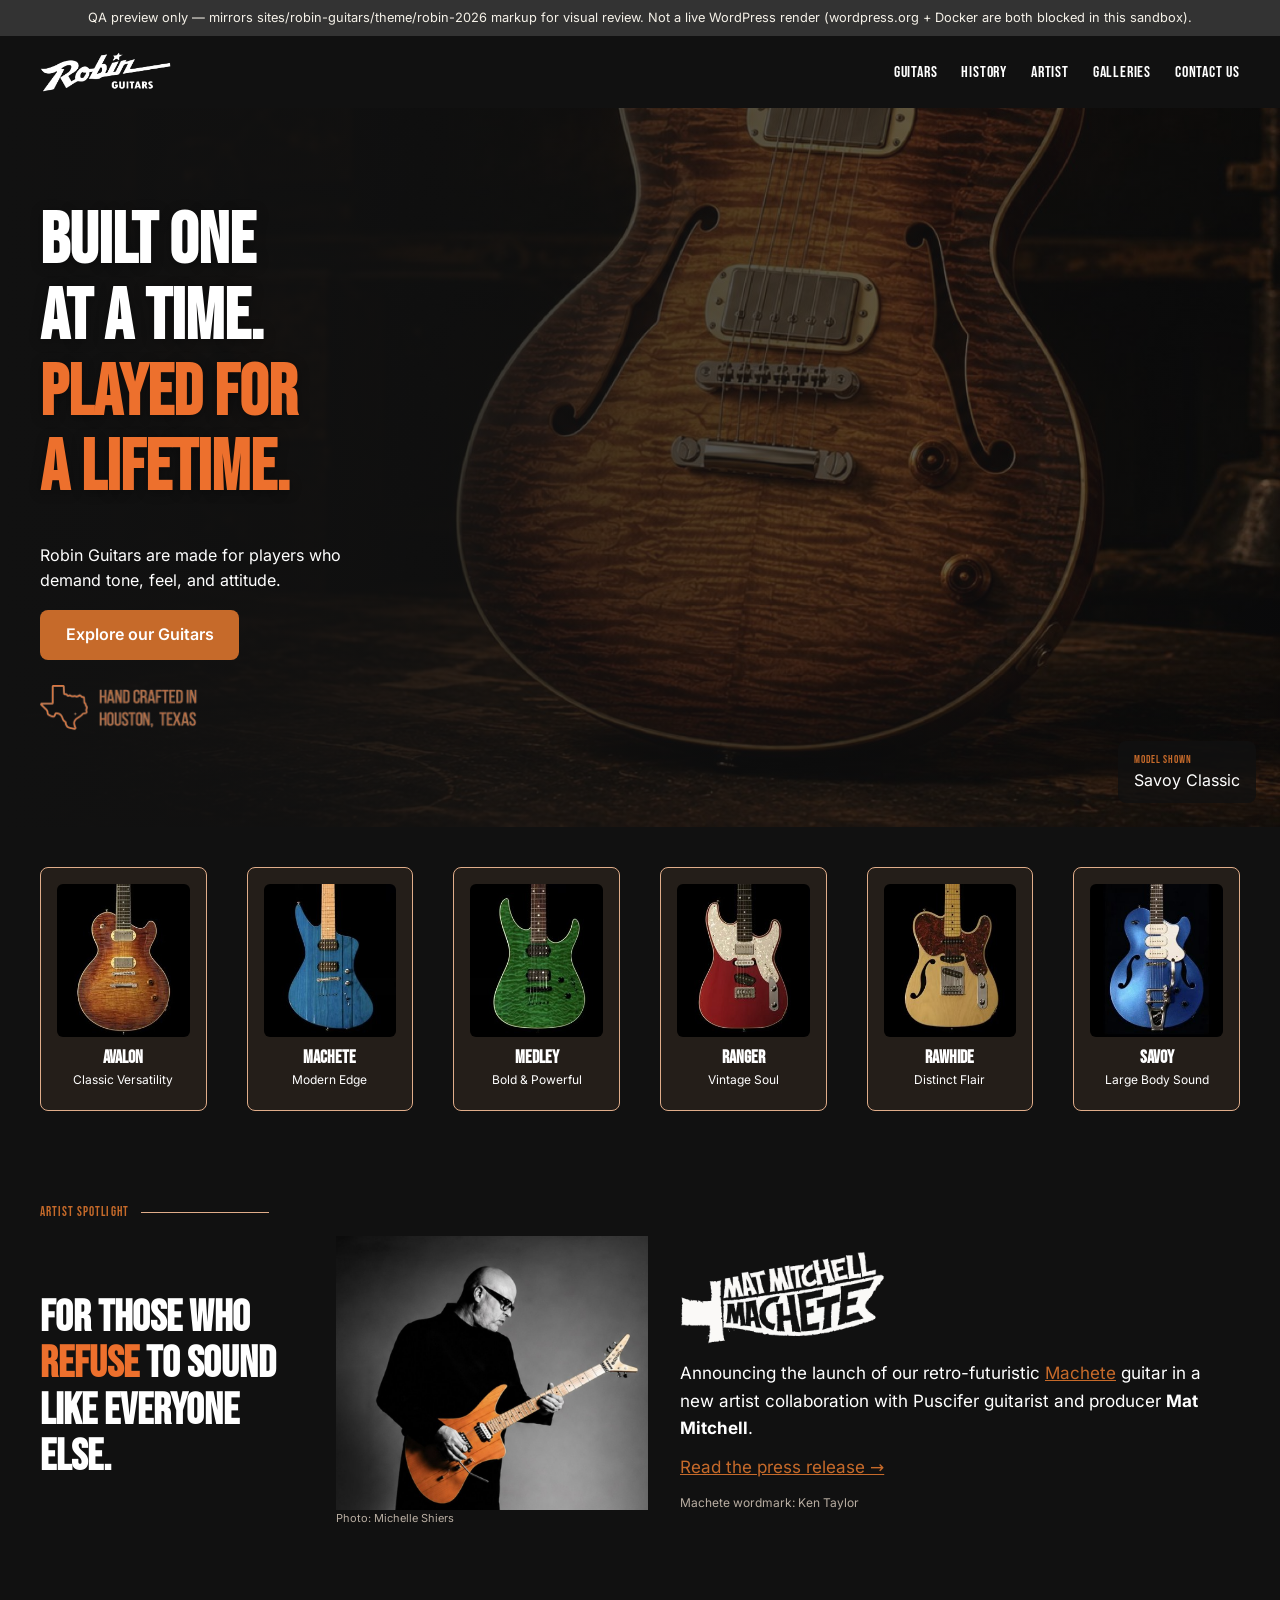
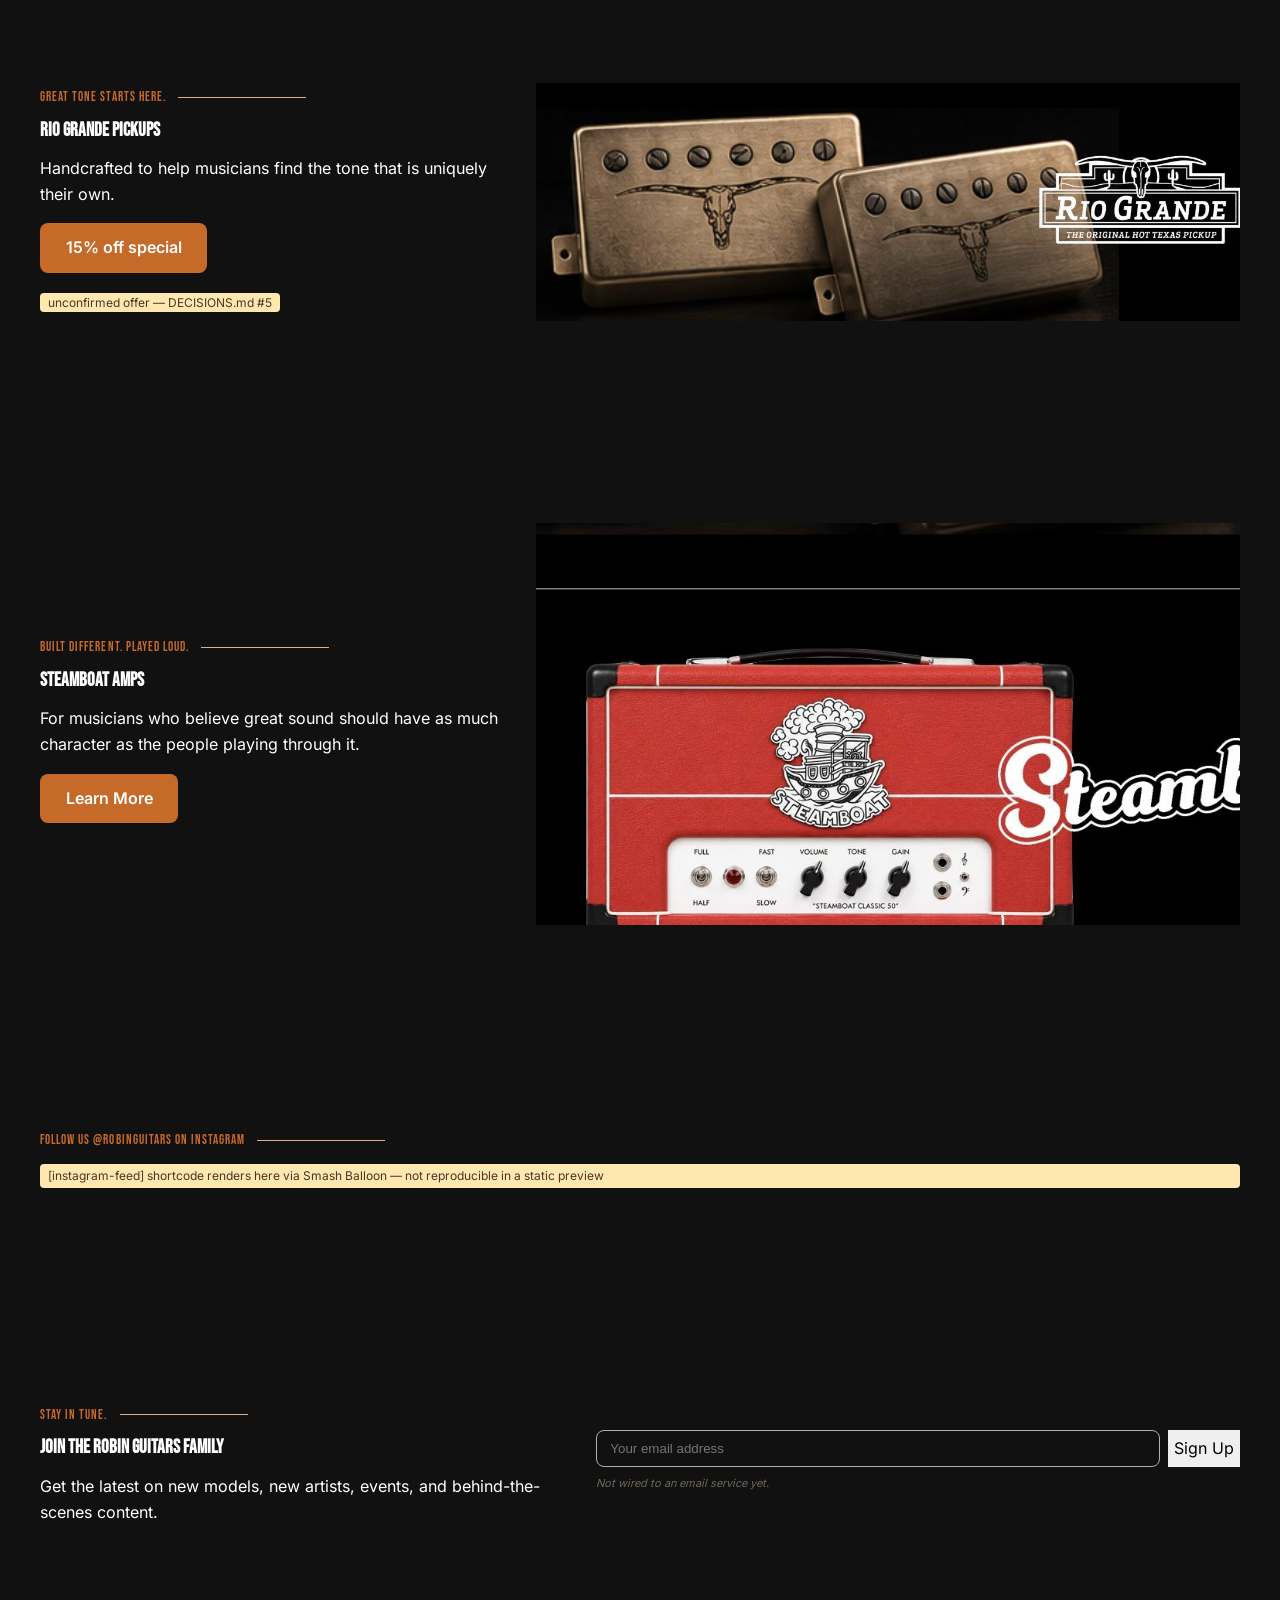
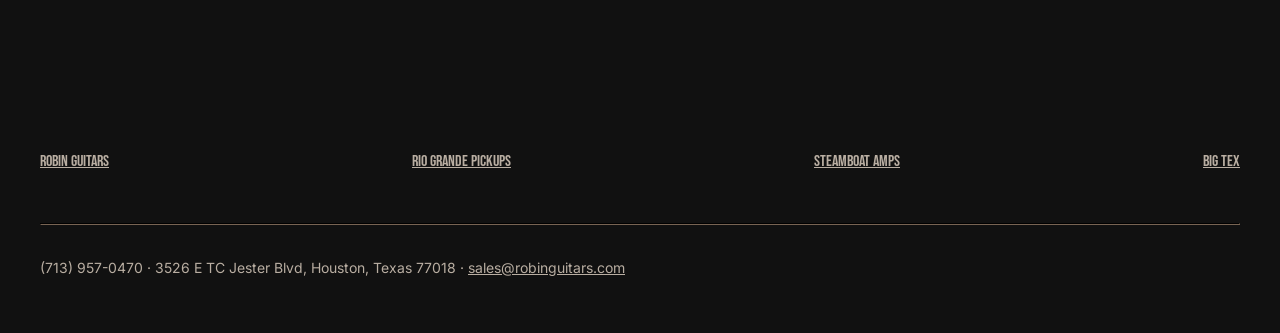
==== commit 2595acc8: "fix(robin): spotlight section spacing, emphasis color, button hover Found a third instance of the sa" ====
--- a/sites/robin-guitars/preview/index.html
+++ b/sites/robin-guitars/preview/index.html
@@ -114,7 +114,7 @@
   <div class="wrap">
     <p class="rg-eyebrow-rule">Artist Spotlight</p>
     <div class="cols rg-spotlight">
-      <div class="rg-spotlight__headline" style="flex-basis:22%;flex-grow:0;flex-shrink:0"><h2>For those who <span style="color:var(--wp--preset--color--accent)">refuse</span> to sound like everyone else.</h2></div>
+      <div class="rg-spotlight__headline" style="flex-basis:22%;flex-grow:0;flex-shrink:0"><h2>For those who <span class="is-accent">refuse</span> to sound like everyone else.</h2></div>
       <div style="flex-basis:26%;flex-grow:0;flex-shrink:0"><img src="../theme/robin-2026/assets/img/artist-mat-mitchell.jpg" alt="Mat Mitchell" style="width:100%;display:block"><p style="font-size:0.6875rem;color:var(--wp--preset--color--text-muted-dark)">Photo: Michelle Shiers</p></div>
       <div class="rg-spotlight__copy-col" style="flex-basis:44%;flex-grow:0;flex-shrink:0">
         <div class="rg-spotlight__logo"><img src="../theme/robin-2026/assets/img/mat-mitchell-machete-logo.png" alt="Mat Mitchell Machete"></div>
--- a/sites/robin-guitars/theme/robin-2026/style.css
+++ b/sites/robin-guitars/theme/robin-2026/style.css
@@ -16,6 +16,11 @@
 .rg-nav {
   font-family: var(--wp--preset--font-family--display);
 }
+.wp-block-button__link:hover,
+.wp-block-button__link:focus-visible {
+  background-color: #ed702d;
+}
+
 .rg-nav a,
 .rg-nav .wp-block-navigation-item__content {
   transition: color 180ms ease;
@@ -144,7 +149,10 @@
   margin: 0 0 0.5em;
   text-shadow: 0 2px 12px rgba(0, 0, 0, 0.35);
 }
-.rg-hero h1 .is-accent {
+/* Bright emphasis orange — headline highlight words, distinct from the
+   base --accent token used for buttons/eyebrows. Reused wherever copy
+   needs this exact punch: hero headline, spotlight headline, etc. */
+.is-accent {
   color: #ed702d;
 }
 .rg-hero p.rg-intro {
@@ -218,12 +226,12 @@
   .rg-model-grid { grid-template-columns: repeat(2, 1fr); }
 }
 
-.rg-spotlight-section {
-  padding-top: clamp(2rem, 4vw, 3rem);
-  padding-bottom: clamp(2rem, 4vw, 3rem);
+.rg-band.rg-spotlight-section {
+  padding-top: clamp(1.5rem, 3vw, 2.5rem);
+  padding-bottom: clamp(1.5rem, 3vw, 2.5rem);
 }
 .rg-spotlight {
-  margin-top: 1.5rem;
+  margin-top: 0.75rem;
   flex-wrap: nowrap;
 }
 .rg-spotlight__headline h2 {
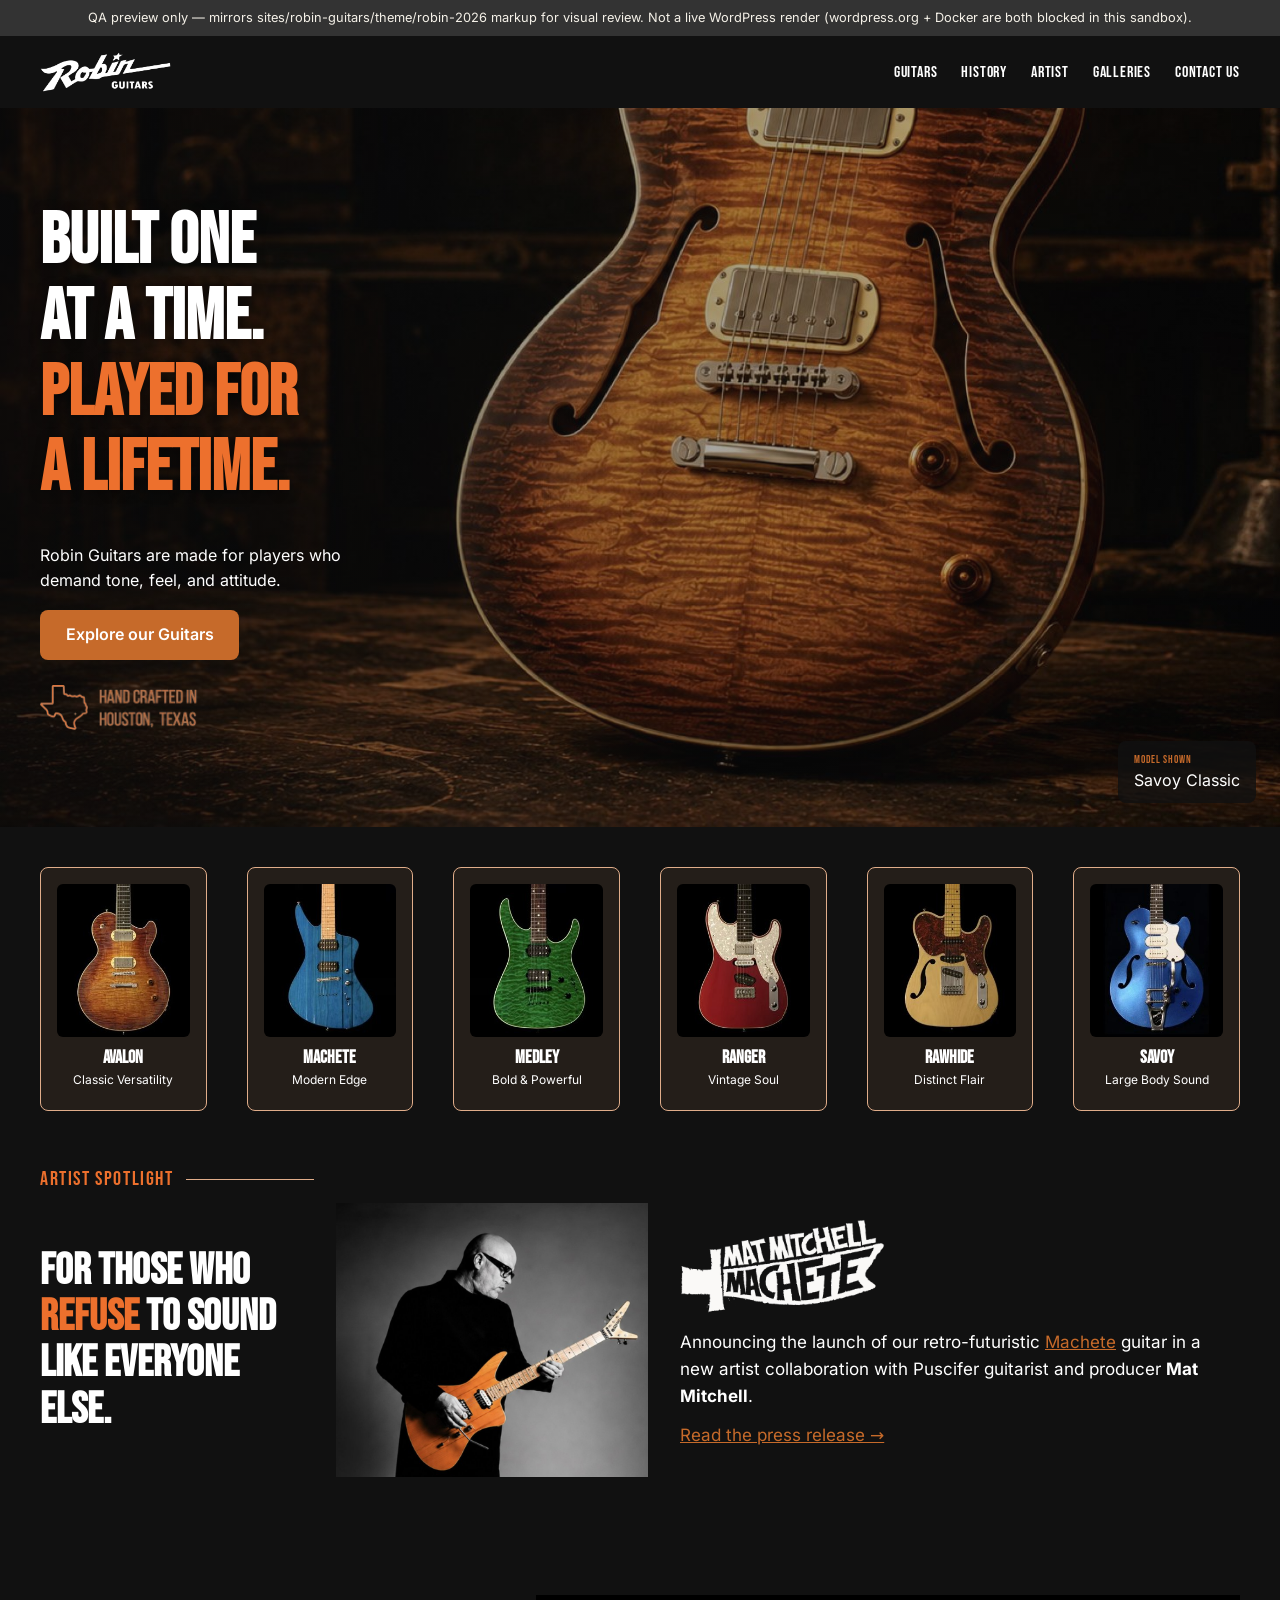
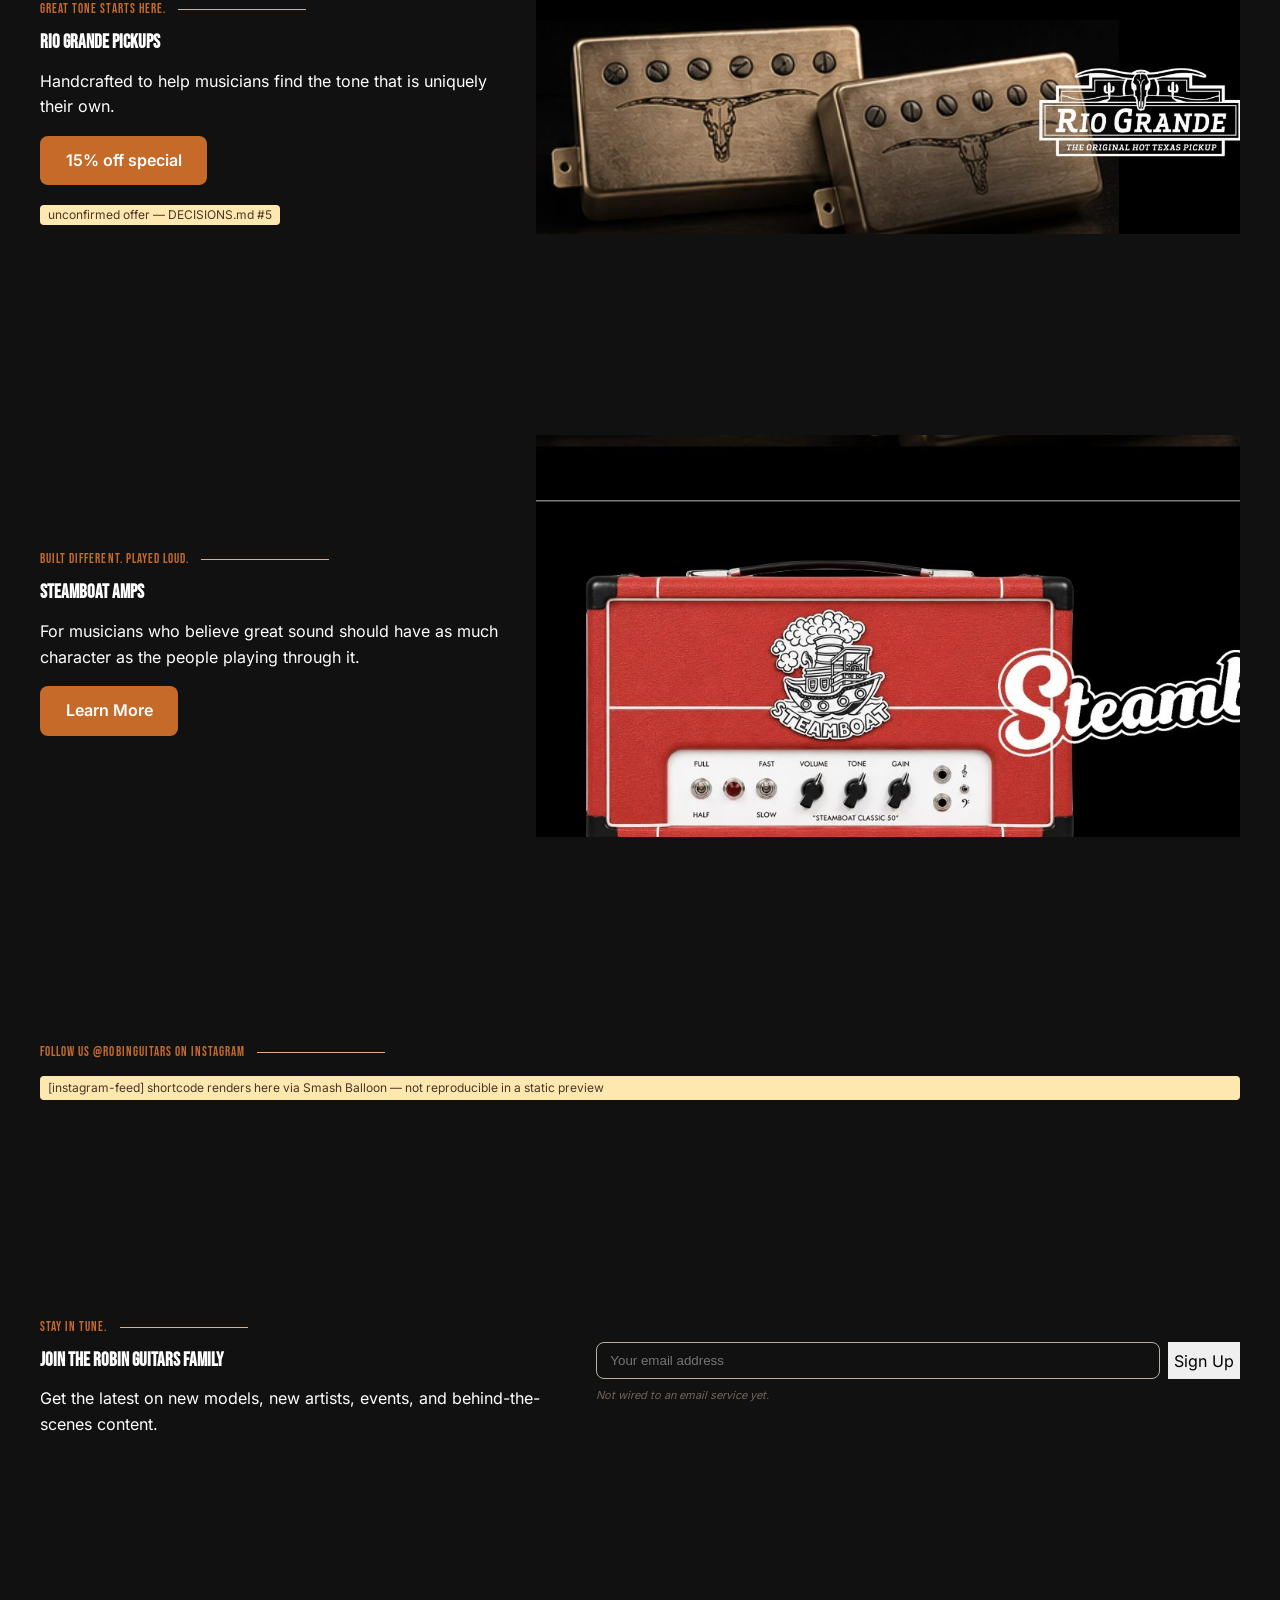
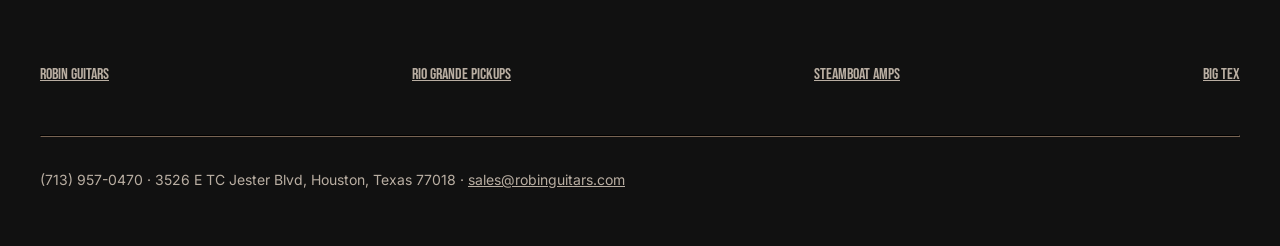
==== commit 4cd0eb33: "fix(robin): remove spotlight credit captions, tighten spacing further, style eyebrow - Removed "Phot" ====
--- a/sites/robin-guitars/preview/index.html
+++ b/sites/robin-guitars/preview/index.html
@@ -115,12 +115,11 @@
     <p class="rg-eyebrow-rule">Artist Spotlight</p>
     <div class="cols rg-spotlight">
       <div class="rg-spotlight__headline" style="flex-basis:22%;flex-grow:0;flex-shrink:0"><h2>For those who <span class="is-accent">refuse</span> to sound like everyone else.</h2></div>
-      <div style="flex-basis:26%;flex-grow:0;flex-shrink:0"><img src="../theme/robin-2026/assets/img/artist-mat-mitchell.jpg" alt="Mat Mitchell" style="width:100%;display:block"><p style="font-size:0.6875rem;color:var(--wp--preset--color--text-muted-dark)">Photo: Michelle Shiers</p></div>
+      <div style="flex-basis:26%;flex-grow:0;flex-shrink:0"><img src="../theme/robin-2026/assets/img/artist-mat-mitchell.jpg" alt="Mat Mitchell" style="width:100%;display:block"></div>
       <div class="rg-spotlight__copy-col" style="flex-basis:44%;flex-grow:0;flex-shrink:0">
         <div class="rg-spotlight__logo"><img src="../theme/robin-2026/assets/img/mat-mitchell-machete-logo.png" alt="Mat Mitchell Machete"></div>
         <p>Announcing the launch of our retro-futuristic <a href="/machete/">Machete</a> guitar in a new artist collaboration with Puscifer guitarist and producer <strong>Mat Mitchell</strong>.</p>
         <p><a href="https://guitarpr.com/robin-guitars-launches-mat-mitchell-signature-machete/">Read the press release &rarr;</a></p>
-        <p style="font-size:0.75rem;color:var(--wp--preset--color--text-muted-dark)">Machete wordmark: Ken Taylor</p>
       </div>
     </div>
   </div>
--- a/sites/robin-guitars/theme/robin-2026/style.css
+++ b/sites/robin-guitars/theme/robin-2026/style.css
@@ -125,17 +125,16 @@
 .rg-hero__scrim {
   position: absolute;
   inset: 0;
-  /* A uniform wash (never below ~30% ink, even at the far right/bottom)
-     keeps the whole hero reading black rather than the photo's natural
-     warm brown, on top of the stronger left-to-right gradient that
-     keeps the headline legible. */
+  /* Darkening halved from the previous pass (owner: image reads too
+     dark/muddy) so more of the photo's actual brightness comes through,
+     while still giving the headline enough contrast to read. */
   background:
     linear-gradient(
       90deg,
-      var(--wp--preset--color--ink) 0%,
-      color-mix(in srgb, var(--wp--preset--color--ink) 92%, transparent) 25%,
-      color-mix(in srgb, var(--wp--preset--color--ink) 75%, transparent) 50%,
-      color-mix(in srgb, var(--wp--preset--color--ink) 55%, transparent) 100%
+      color-mix(in srgb, var(--wp--preset--color--ink) 50%, transparent) 0%,
+      color-mix(in srgb, var(--wp--preset--color--ink) 46%, transparent) 25%,
+      color-mix(in srgb, var(--wp--preset--color--ink) 38%, transparent) 50%,
+      color-mix(in srgb, var(--wp--preset--color--ink) 28%, transparent) 100%
     );
 }
 .rg-hero__content {
@@ -174,10 +173,10 @@
   .rg-hero__scrim {
     background: linear-gradient(
       180deg,
-      var(--wp--preset--color--ink) 0%,
-      var(--wp--preset--color--ink) 38%,
-      color-mix(in srgb, var(--wp--preset--color--ink) 60%, transparent) 62%,
-      color-mix(in srgb, var(--wp--preset--color--ink) 32%, transparent) 100%
+      color-mix(in srgb, var(--wp--preset--color--ink) 55%, transparent) 0%,
+      color-mix(in srgb, var(--wp--preset--color--ink) 55%, transparent) 38%,
+      color-mix(in srgb, var(--wp--preset--color--ink) 30%, transparent) 62%,
+      color-mix(in srgb, var(--wp--preset--color--ink) 16%, transparent) 100%
     );
   }
 }
@@ -227,11 +226,16 @@
 }
 
 .rg-band.rg-spotlight-section {
-  padding-top: clamp(1.5rem, 3vw, 2.5rem);
-  padding-bottom: clamp(1.5rem, 3vw, 2.5rem);
+  padding-top: clamp(0.5rem, 1vw, 1rem);
+  padding-bottom: clamp(0.5rem, 1vw, 1rem);
+}
+.rg-spotlight-section .rg-eyebrow-rule {
+  color: #ed702d;
+  font-size: 1.25rem;
+  margin: 0;
 }
 .rg-spotlight {
-  margin-top: 0.75rem;
+  margin-top: 0.5rem;
   flex-wrap: nowrap;
 }
 .rg-spotlight__headline h2 {
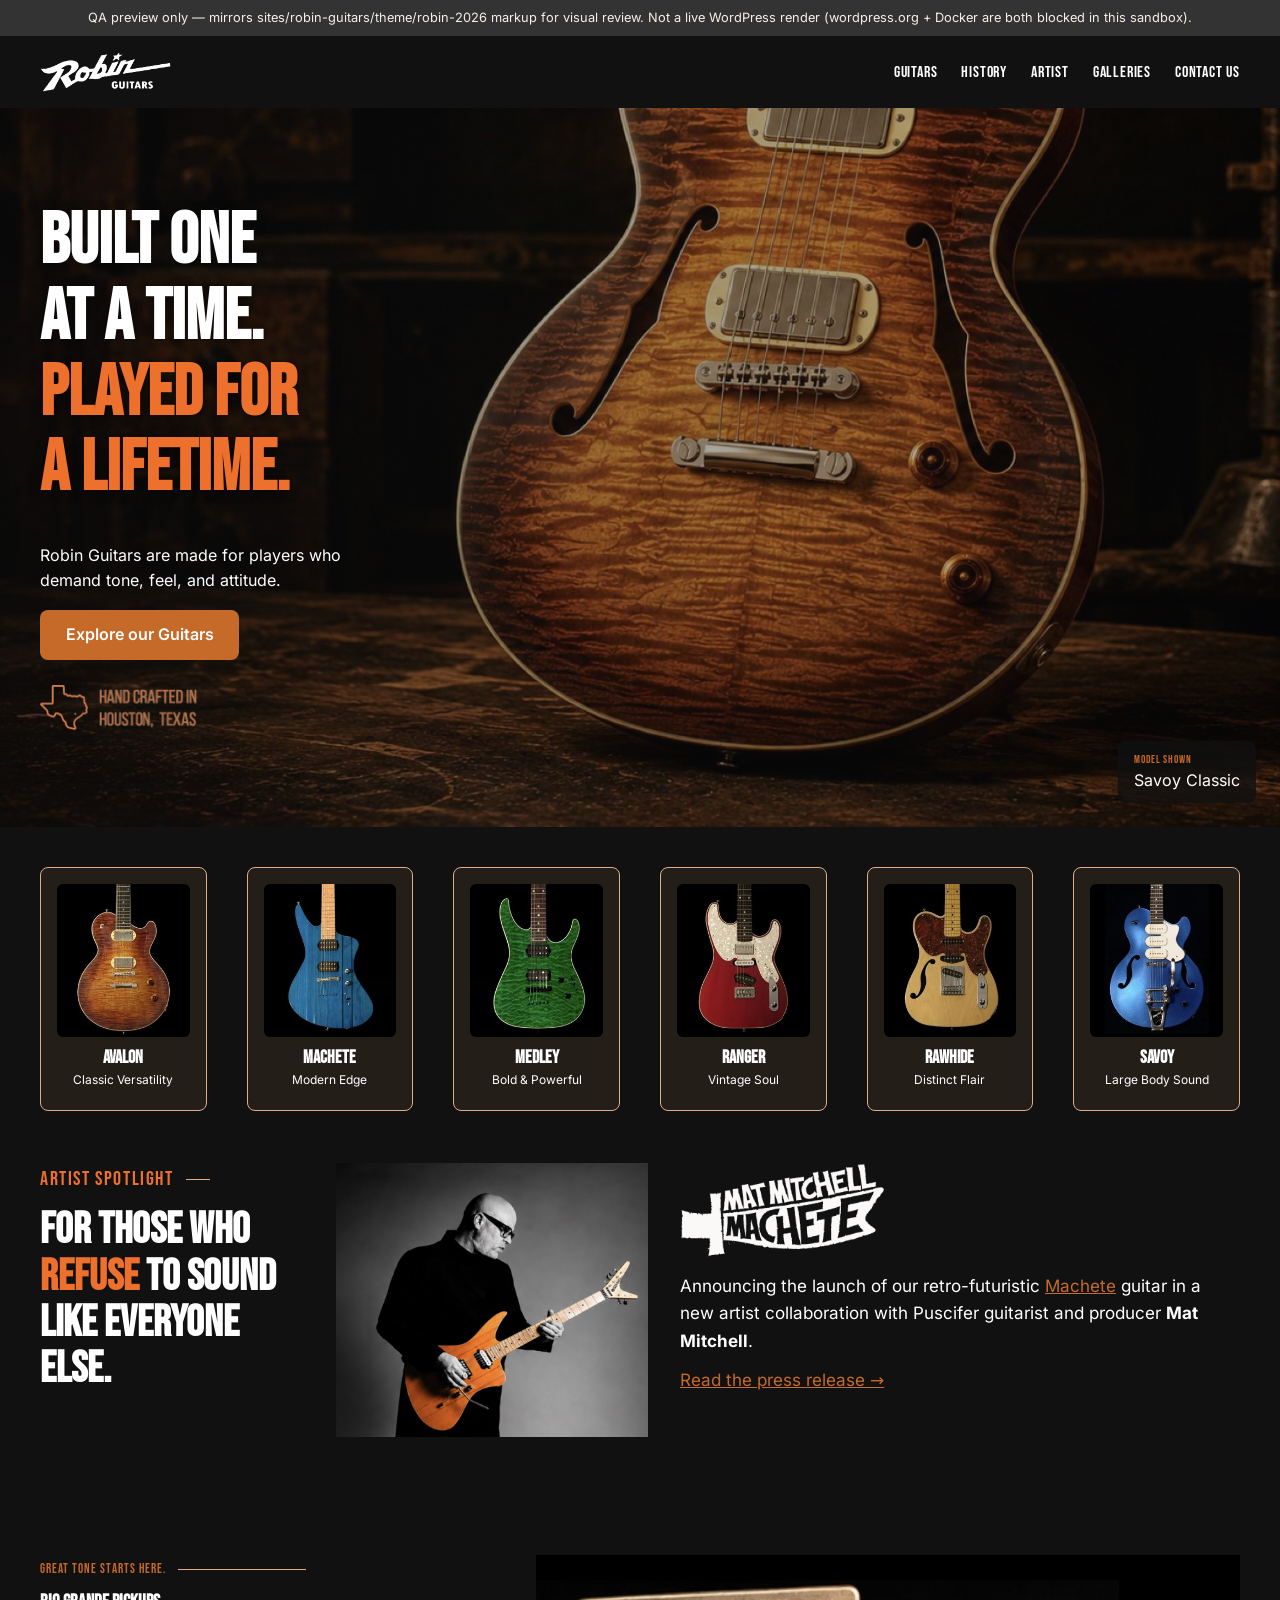
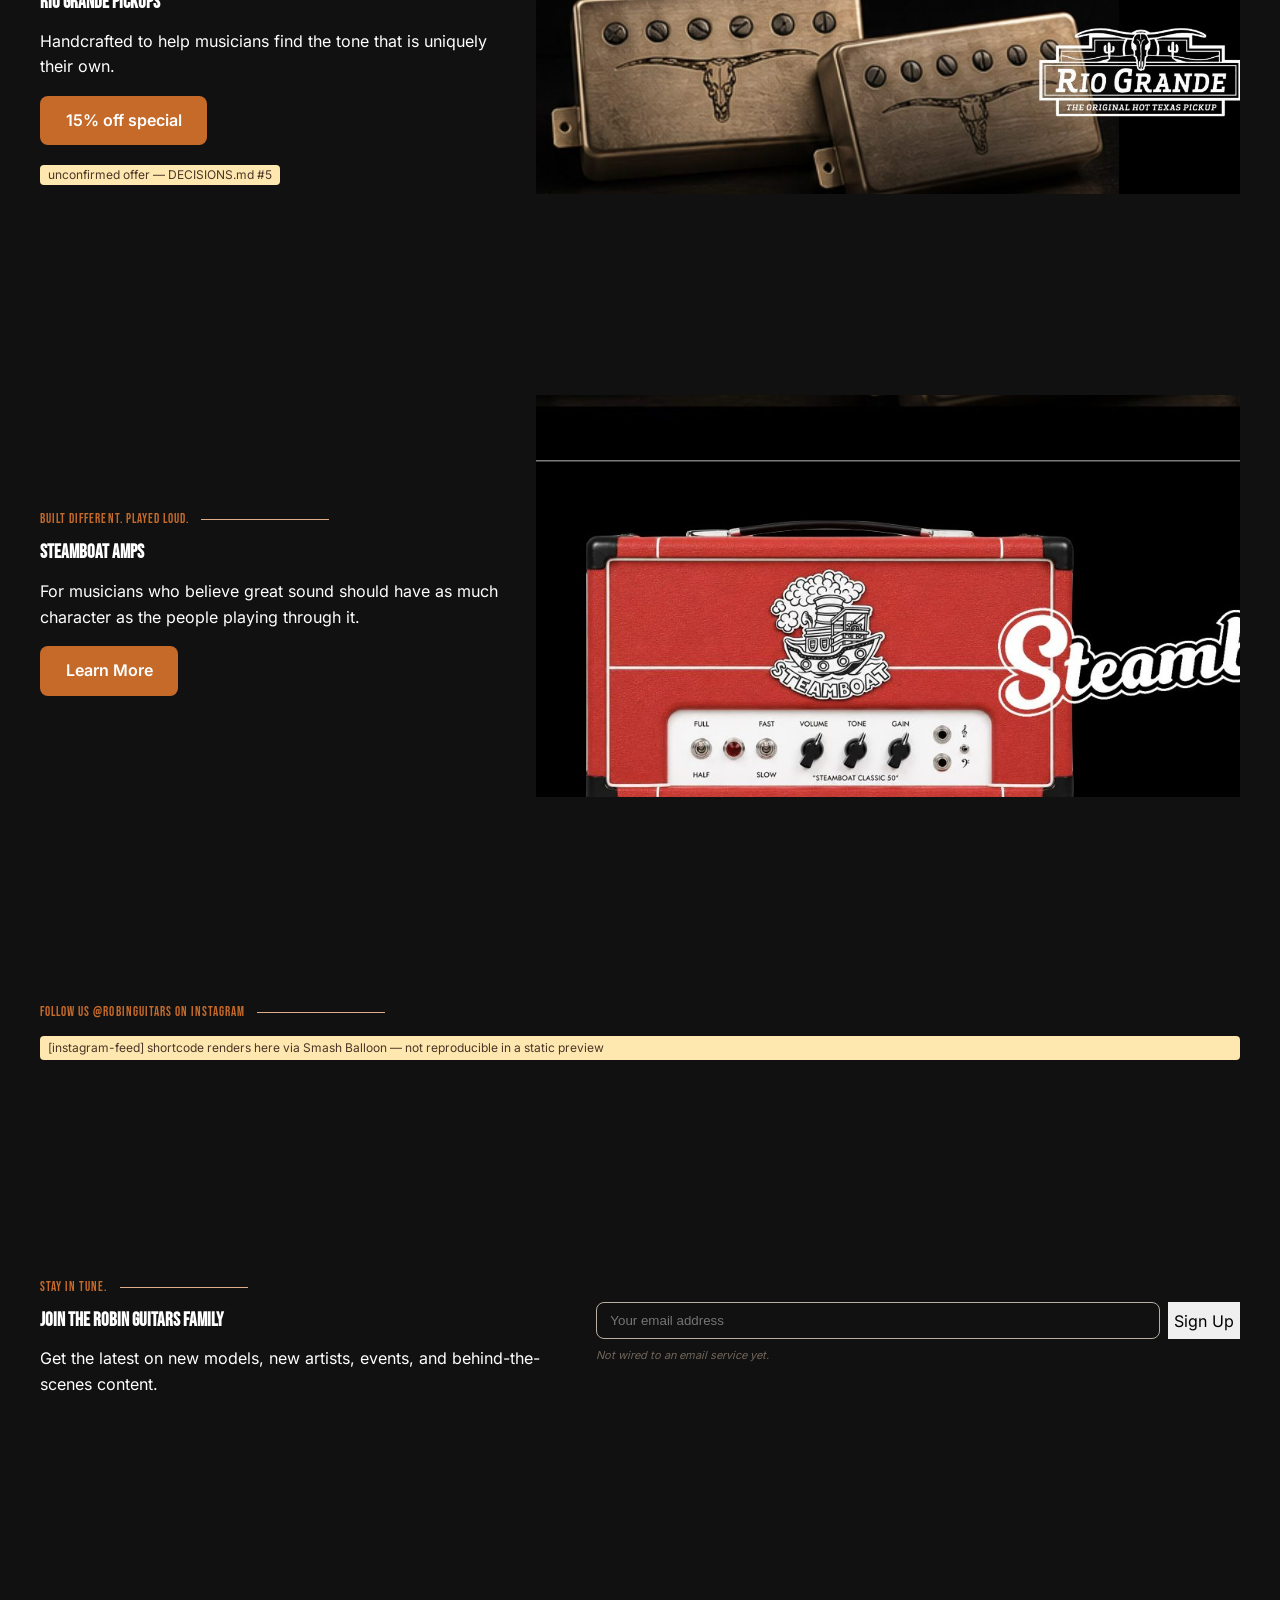
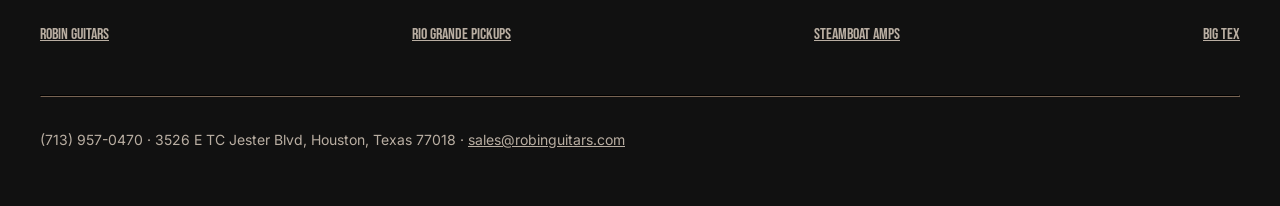
==== commit f21af028: "fix(robin): top-align "Artist Spotlight" eyebrow with the Mat Mitchell photo Moved the eyebrow from " ====
--- a/sites/robin-guitars/preview/index.html
+++ b/sites/robin-guitars/preview/index.html
@@ -112,9 +112,11 @@
 
 <section class="rg-band rg-band--dark rg-spotlight-section">
   <div class="wrap">
-    <p class="rg-eyebrow-rule">Artist Spotlight</p>
     <div class="cols rg-spotlight">
-      <div class="rg-spotlight__headline" style="flex-basis:22%;flex-grow:0;flex-shrink:0"><h2>For those who <span class="is-accent">refuse</span> to sound like everyone else.</h2></div>
+      <div class="rg-spotlight__headline" style="flex-basis:22%;flex-grow:0;flex-shrink:0">
+        <p class="rg-eyebrow-rule">Artist Spotlight</p>
+        <h2>For those who <span class="is-accent">refuse</span> to sound like everyone else.</h2>
+      </div>
       <div style="flex-basis:26%;flex-grow:0;flex-shrink:0"><img src="../theme/robin-2026/assets/img/artist-mat-mitchell.jpg" alt="Mat Mitchell" style="width:100%;display:block"></div>
       <div class="rg-spotlight__copy-col" style="flex-basis:44%;flex-grow:0;flex-shrink:0">
         <div class="rg-spotlight__logo"><img src="../theme/robin-2026/assets/img/mat-mitchell-machete-logo.png" alt="Mat Mitchell Machete"></div>
--- a/sites/robin-guitars/theme/robin-2026/style.css
+++ b/sites/robin-guitars/theme/robin-2026/style.css
@@ -232,11 +232,15 @@
 .rg-spotlight-section .rg-eyebrow-rule {
   color: #ed702d;
   font-size: 1.25rem;
-  margin: 0;
+  margin: 0 0 0.75rem;
+  white-space: nowrap;
+}
+.rg-spotlight-section .rg-eyebrow-rule::after {
+  width: 1.5rem;
 }
 .rg-spotlight {
-  margin-top: 0.5rem;
   flex-wrap: nowrap;
+  align-items: flex-start;
 }
 .rg-spotlight__headline h2 {
   font-size: clamp(1.75rem, 2.4vw + 1rem, 2.75rem);
